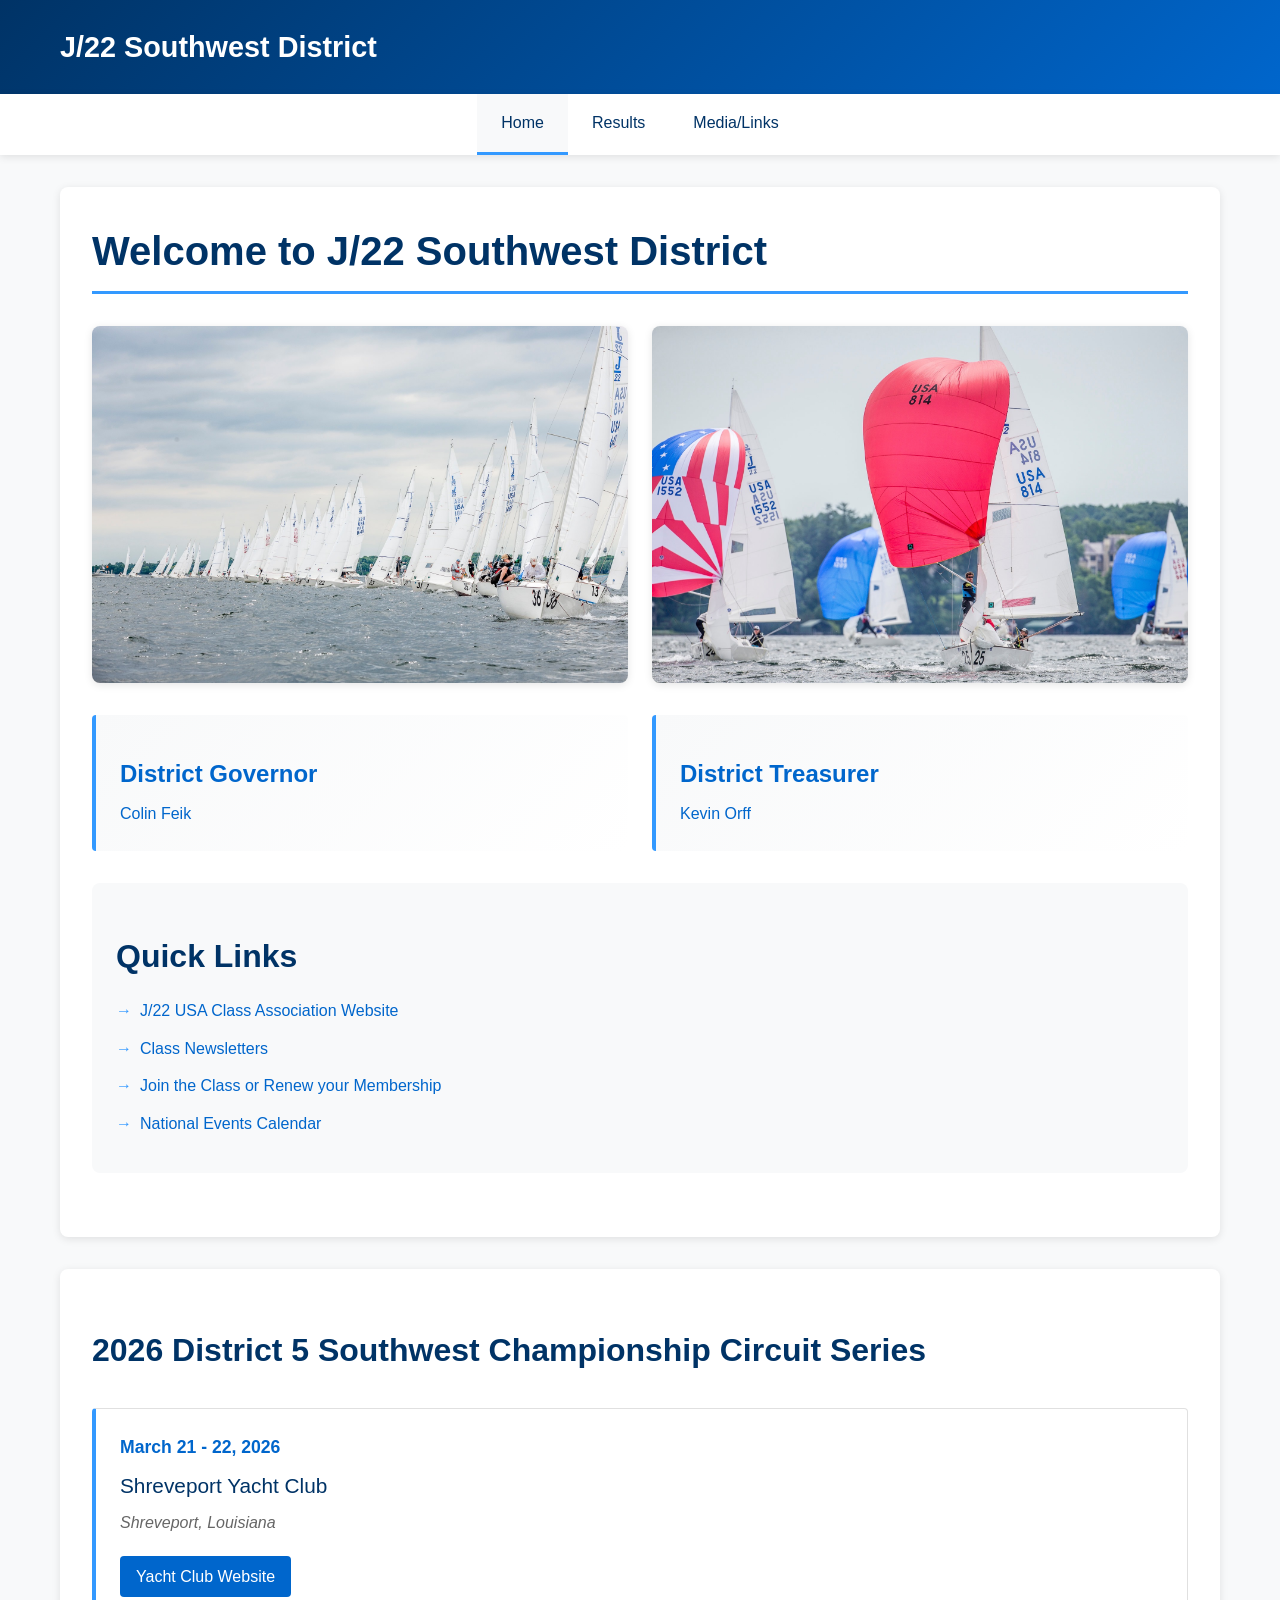
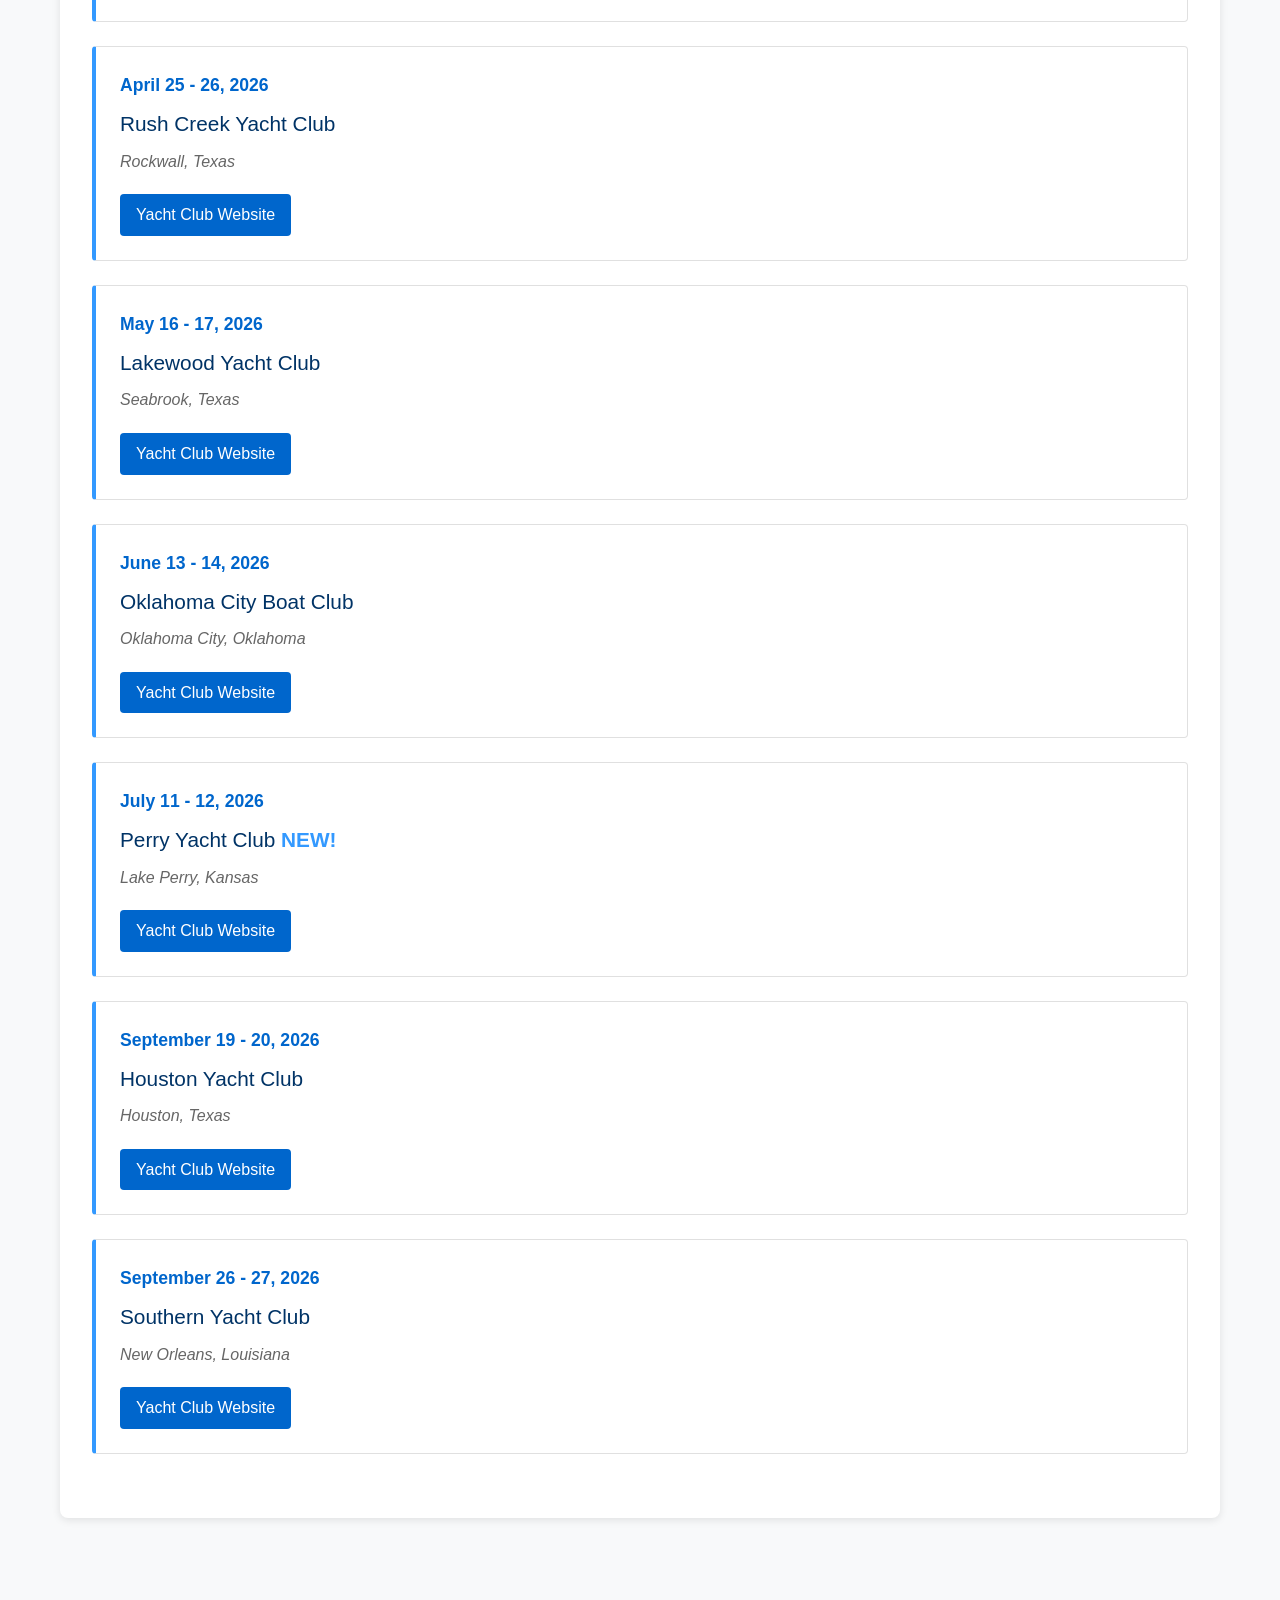
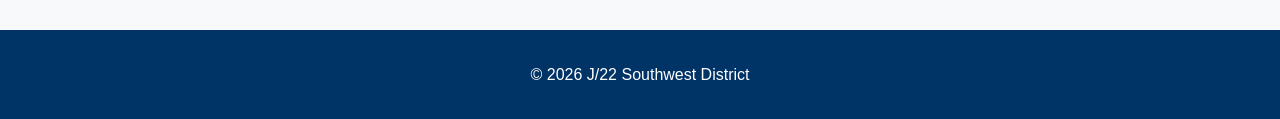
==== website/index.html @ c740c20f "Initial commit: J/22 Southwest District website with GitHub Actions deployment" ====
<!DOCTYPE html>
<html lang="en">
<head>
    <meta charset="UTF-8">
    <meta name="viewport" content="width=device-width, initial-scale=1.0">
    <meta name="description" content="J/22 Southwest District - Sailboat racing in the Southwest United States">
    <title>J/22 Southwest District - Home</title>
    <link rel="stylesheet" href="css/style.css">
</head>
<body>
    <header>
        <div class="container">
            <div class="header-content">
                <a href="index.html" class="logo">J/22 Southwest District</a>
            </div>
        </div>
    </header>

    <nav>
        <div class="container">
            <ul>
                <li><a href="index.html" class="active">Home</a></li>
                <li><a href="results.html">Results</a></li>
                <li><a href="media.html">Media/Links</a></li>
            </ul>
        </div>
    </nav>

    <main>
        <div class="container">
            <div class="content-section">
                <h1>Welcome to J/22 Southwest District</h1>
                
                <div style="display: grid; grid-template-columns: repeat(auto-fit, minmax(300px, 1fr)); gap: 1.5rem; margin: 2rem 0;">
                    <img src="images/622355680_10236043470320019_3497299560604696227_n.jpg" alt="J/22 Racing" style="width: 100%; height: auto; border-radius: 8px; box-shadow: var(--shadow);">
                    <img src="images/622516656_10236043463679853_3904999741601667349_n.jpg" alt="J/22 Racing" style="width: 100%; height: auto; border-radius: 8px; box-shadow: var(--shadow);">
                </div>
                
                <div class="contact-grid">
                    <div class="contact-card">
                        <h3>District Governor</h3>
                        <p><a href="mailto:colin.feik@gmail.com">Colin Feik</a></p>
                    </div>
                    <div class="contact-card">
                        <h3>District Treasurer</h3>
                        <p><a href="mailto:Kevin.Orff@gmail.com">Kevin Orff</a></p>
                    </div>
                </div>

                <div class="quick-links">
                    <h2>Quick Links</h2>
                    <ul>
                        <li><a href="https://j22.com/" target="_blank" rel="noopener">J/22 USA Class Association Website</a></li>
                        <li><a href="https://j22.com/news/" target="_blank" rel="noopener">Class Newsletters</a></li>
                        <li><a href="https://j22.com/class-office/join-the-class/" target="_blank" rel="noopener">Join the Class or Renew your Membership</a></li>
                        <li><a href="https://www.j22.com/calendar/" target="_blank" rel="noopener">National Events Calendar</a></li>
                    </ul>
                </div>
            </div>

            <div class="content-section">
                <h2>2026 District 5 Southwest Championship Circuit Series</h2>

                <div class="event-list">
                    <div class="event-item">
                        <div class="event-date">March 21 - 22, 2026</div>
                        <div class="event-title">Shreveport Yacht Club</div>
                        <div class="event-location">Shreveport, Louisiana</div>
                        <div class="event-links">
                            <a href="http://www.shreveportyachtclub.com/" target="_blank" rel="noopener">Yacht Club Website</a>
                        </div>
                    </div>

                    <div class="event-item">
                        <div class="event-date">April 25 - 26, 2026</div>
                        <div class="event-title">Rush Creek Yacht Club</div>
                        <div class="event-location">Rockwall, Texas</div>
                        <div class="event-links">
                            <a href="http://www.rcyc.org/" target="_blank" rel="noopener">Yacht Club Website</a>
                        </div>
                    </div>

                    <div class="event-item">
                        <div class="event-date">May 16 - 17, 2026</div>
                        <div class="event-title">Lakewood Yacht Club</div>
                        <div class="event-location">Seabrook, Texas</div>
                        <div class="event-links">
                            <a href="http://www.lakewoodyachtclub.com/" target="_blank" rel="noopener">Yacht Club Website</a>
                        </div>
                    </div>

                    <div class="event-item">
                        <div class="event-date">June 13 - 14, 2026</div>
                        <div class="event-title">Oklahoma City Boat Club</div>
                        <div class="event-location">Oklahoma City, Oklahoma</div>
                        <div class="event-links">
                            <a href="https://okcboatclub.com/" target="_blank" rel="noopener">Yacht Club Website</a>
                        </div>
                    </div>

                    <div class="event-item">
                        <div class="event-date">July 11 - 12, 2026</div>
                        <div class="event-title">Perry Yacht Club <span style="color: var(--accent-color); font-weight: 600;">NEW!</span></div>
                        <div class="event-location">Lake Perry, Kansas</div>
                        <div class="event-links">
                            <a href="http://www.perryyc.org/" target="_blank" rel="noopener">Yacht Club Website</a>
                        </div>
                    </div>

                    <div class="event-item">
                        <div class="event-date">September 19 - 20, 2026</div>
                        <div class="event-title">Houston Yacht Club</div>
                        <div class="event-location">Houston, Texas</div>
                        <div class="event-links">
                            <a href="http://www.houstonyachtclub.com/" target="_blank" rel="noopener">Yacht Club Website</a>
                        </div>
                    </div>

                    <div class="event-item">
                        <div class="event-date">September 26 - 27, 2026</div>
                        <div class="event-title">Southern Yacht Club</div>
                        <div class="event-location">New Orleans, Louisiana</div>
                        <div class="event-links">
                            <a href="http://www.southernyachtclub.com/" target="_blank" rel="noopener">Yacht Club Website</a>
                        </div>
                    </div>
                </div>
            </div>
        </div>
    </main>

    <footer>
        <div class="container">
            <p>&copy; 2026 J/22 Southwest District</p>
        </div>
    </footer>
</body>
</html>
---- website/css/style.css ----
:root {
  --primary-color: #003366;
  --secondary-color: #0066cc;
  --accent-color: #3399ff;
  --text-color: #333;
  --light-bg: #f8f9fa;
  --white: #ffffff;
  --border-color: #e0e0e0;
  --shadow: 0 2px 8px rgba(0,0,0,0.1);
}

* {
  margin: 0;
  padding: 0;
  box-sizing: border-box;
}

body {
  font-family: -apple-system, BlinkMacSystemFont, 'Segoe UI', Roboto, 'Helvetica Neue', Arial, sans-serif;
  line-height: 1.6;
  color: var(--text-color);
  background-color: var(--light-bg);
}

.container {
  max-width: 1200px;
  margin: 0 auto;
  padding: 0 20px;
}

/* Header */
header {
  background: linear-gradient(135deg, var(--primary-color) 0%, var(--secondary-color) 100%);
  color: var(--white);
  padding: 1.5rem 0;
  box-shadow: var(--shadow);
}

.header-content {
  display: flex;
  justify-content: space-between;
  align-items: center;
  flex-wrap: wrap;
  gap: 1rem;
}

.logo {
  font-size: 1.8rem;
  font-weight: 700;
  color: var(--white);
  text-decoration: none;
}

.logo:hover {
  opacity: 0.9;
}

/* Navigation */
nav {
  background-color: var(--white);
  box-shadow: var(--shadow);
  position: sticky;
  top: 0;
  z-index: 100;
}

nav ul {
  list-style: none;
  display: flex;
  justify-content: center;
  flex-wrap: wrap;
  padding: 0;
}

nav li {
  margin: 0;
}

nav a {
  display: block;
  padding: 1rem 1.5rem;
  color: var(--primary-color);
  text-decoration: none;
  font-weight: 500;
  transition: all 0.3s ease;
  border-bottom: 3px solid transparent;
}

nav a:hover,
nav a.active {
  background-color: var(--light-bg);
  border-bottom-color: var(--accent-color);
}

/* Main Content */
main {
  padding: 2rem 0;
  min-height: 70vh;
}

.content-section {
  background-color: var(--white);
  border-radius: 8px;
  padding: 2rem;
  margin-bottom: 2rem;
  box-shadow: var(--shadow);
}

h1, h2, h3 {
  color: var(--primary-color);
  margin-bottom: 1rem;
}

h1 {
  font-size: 2.5rem;
  border-bottom: 3px solid var(--accent-color);
  padding-bottom: 0.5rem;
}

h2 {
  font-size: 2rem;
  margin-top: 1.5rem;
}

h3 {
  font-size: 1.5rem;
  margin-top: 1rem;
}

/* Contact Info */
.contact-grid {
  display: grid;
  grid-template-columns: repeat(auto-fit, minmax(280px, 1fr));
  gap: 1.5rem;
  margin: 2rem 0;
}

.contact-card {
  background: linear-gradient(135deg, var(--light-bg) 0%, var(--white) 100%);
  border-left: 4px solid var(--accent-color);
  padding: 1.5rem;
  border-radius: 4px;
}

.contact-card h3 {
  color: var(--secondary-color);
  margin-bottom: 0.5rem;
}

.contact-card a {
  color: var(--secondary-color);
  text-decoration: none;
  font-weight: 500;
}

.contact-card a:hover {
  text-decoration: underline;
}

/* Quick Links */
.quick-links {
  background-color: var(--light-bg);
  padding: 1.5rem;
  border-radius: 8px;
  margin: 2rem 0;
}

.quick-links ul {
  list-style: none;
  padding-left: 0;
}

.quick-links li {
  margin: 0.75rem 0;
  padding-left: 1.5rem;
  position: relative;
}

.quick-links li::before {
  content: '→';
  position: absolute;
  left: 0;
  color: var(--accent-color);
  font-weight: bold;
}

.quick-links a {
  color: var(--secondary-color);
  text-decoration: none;
  font-weight: 500;
}

.quick-links a:hover {
  text-decoration: underline;
}

/* Events */
.event-list {
  margin: 2rem 0;
}

.event-item {
  background: var(--white);
  border: 1px solid var(--border-color);
  border-left: 4px solid var(--accent-color);
  padding: 1.5rem;
  margin-bottom: 1.5rem;
  border-radius: 4px;
  transition: transform 0.3s ease, box-shadow 0.3s ease;
}

.event-item:hover {
  transform: translateX(5px);
  box-shadow: var(--shadow);
}

.event-date {
  color: var(--secondary-color);
  font-weight: 600;
  font-size: 1.1rem;
  margin-bottom: 0.5rem;
}

.event-title {
  font-size: 1.3rem;
  color: var(--primary-color);
  margin-bottom: 0.5rem;
}

.event-location {
  color: #666;
  font-style: italic;
  margin-bottom: 0.5rem;
}

.event-links {
  margin-top: 0.75rem;
}

.event-links a {
  display: inline-block;
  padding: 0.5rem 1rem;
  background-color: var(--secondary-color);
  color: var(--white);
  text-decoration: none;
  border-radius: 4px;
  margin-right: 0.5rem;
  margin-top: 0.5rem;
  transition: background-color 0.3s ease;
}

.event-links a:hover {
  background-color: var(--primary-color);
}

/* Links Page */
.links-section {
  margin: 2rem 0;
}

.links-grid {
  display: grid;
  grid-template-columns: repeat(auto-fit, minmax(250px, 1fr));
  gap: 1rem;
  margin-top: 1rem;
}

.links-grid a {
  padding: 0.75rem;
  background-color: var(--white);
  border: 1px solid var(--border-color);
  border-radius: 4px;
  text-decoration: none;
  color: var(--secondary-color);
  transition: all 0.3s ease;
  display: block;
}

.links-grid a:hover {
  background-color: var(--light-bg);
  border-color: var(--accent-color);
  transform: translateY(-2px);
}

/* Footer */
footer {
  background-color: var(--primary-color);
  color: var(--white);
  padding: 2rem 0;
  margin-top: 3rem;
  text-align: center;
}

footer a {
  color: var(--accent-color);
  text-decoration: none;
}

footer a:hover {
  text-decoration: underline;
}

/* Responsive */
@media (max-width: 768px) {
  .header-content {
    flex-direction: column;
    text-align: center;
  }
  
  nav ul {
    flex-direction: column;
  }
  
  nav a {
    border-bottom: 1px solid var(--border-color);
    border-left: 3px solid transparent;
  }
  
  nav a:hover,
  nav a.active {
    border-left-color: var(--accent-color);
    border-bottom-color: var(--border-color);
  }
  
  h1 {
    font-size: 2rem;
  }
  
  .contact-grid {
    grid-template-columns: 1fr;
  }
}

/* Utility Classes */
.text-center {
  text-align: center;
}

.mt-2 {
  margin-top: 2rem;
}

.mb-2 {
  margin-bottom: 2rem;
}

.alert {
  padding: 1rem;
  border-radius: 4px;
  margin: 1rem 0;
}

.alert-info {
  background-color: #e7f3ff;
  border-left: 4px solid var(--accent-color);
  color: var(--primary-color);
}
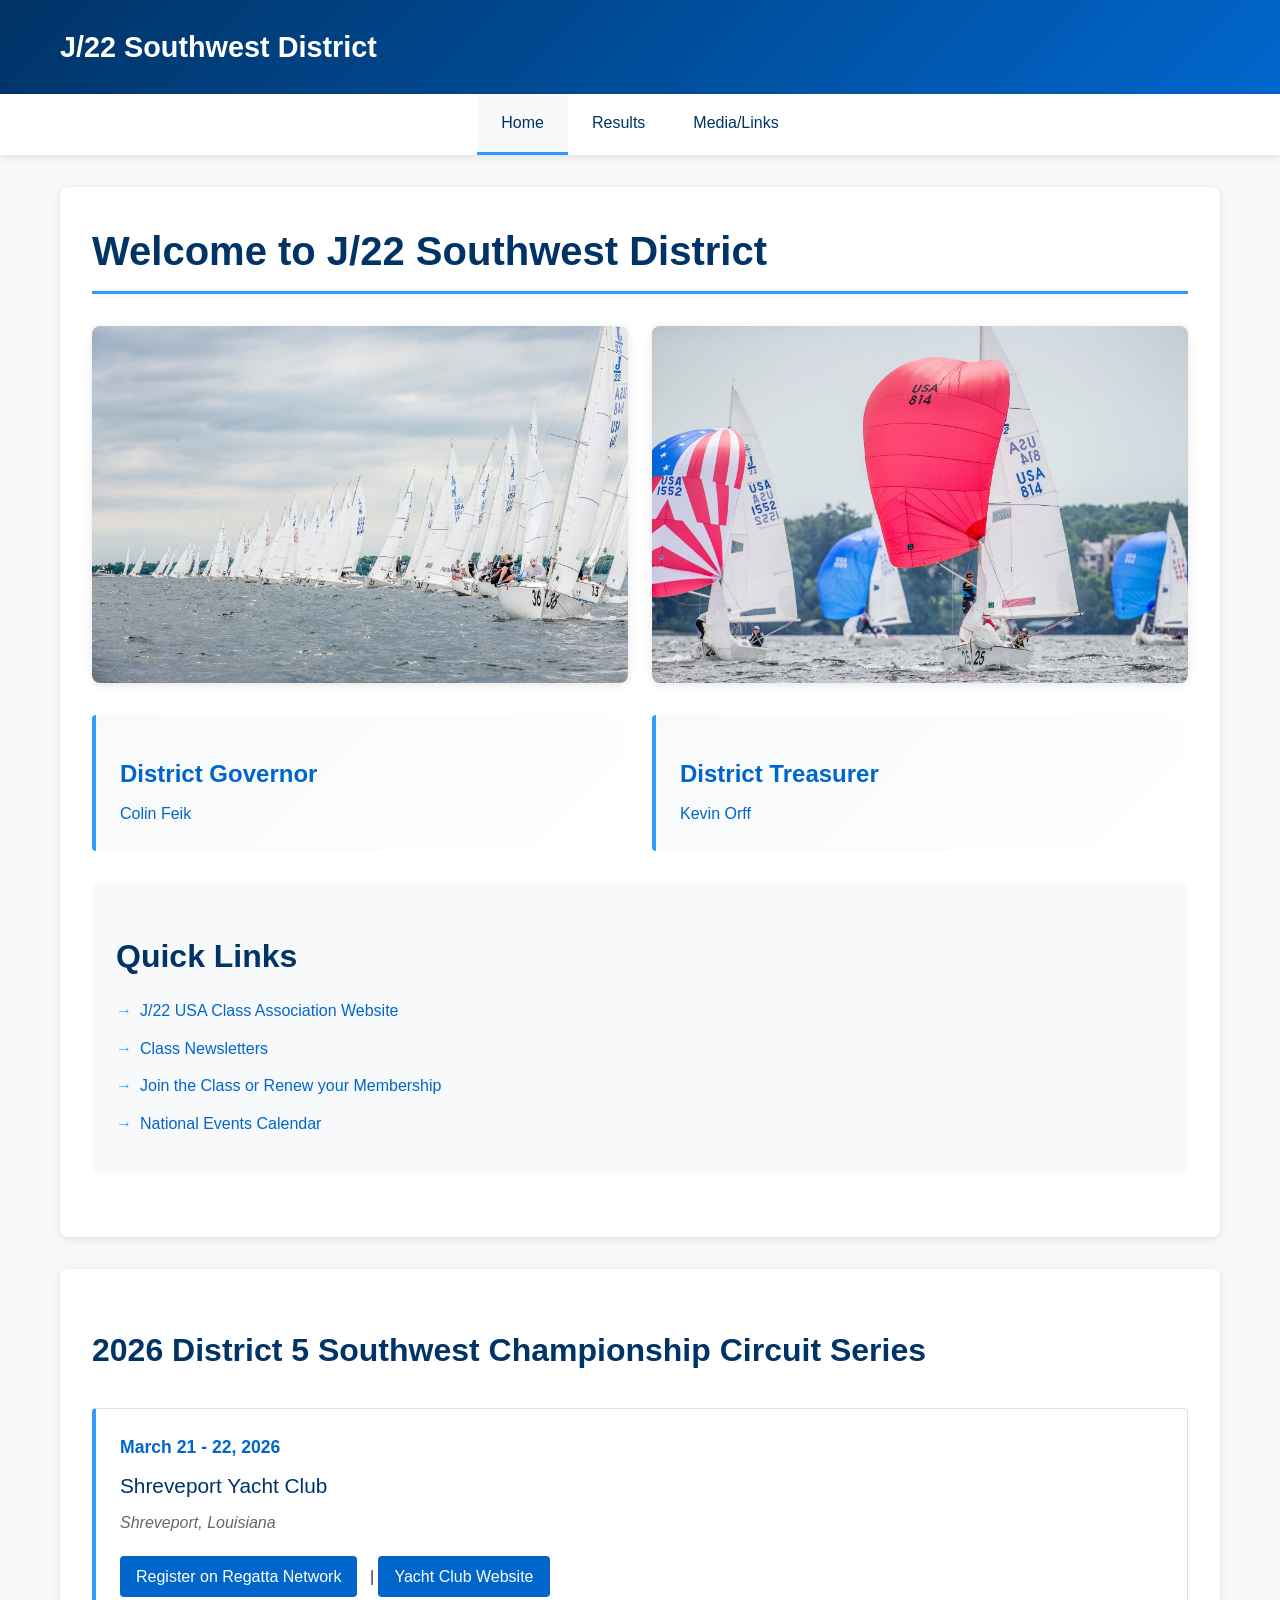
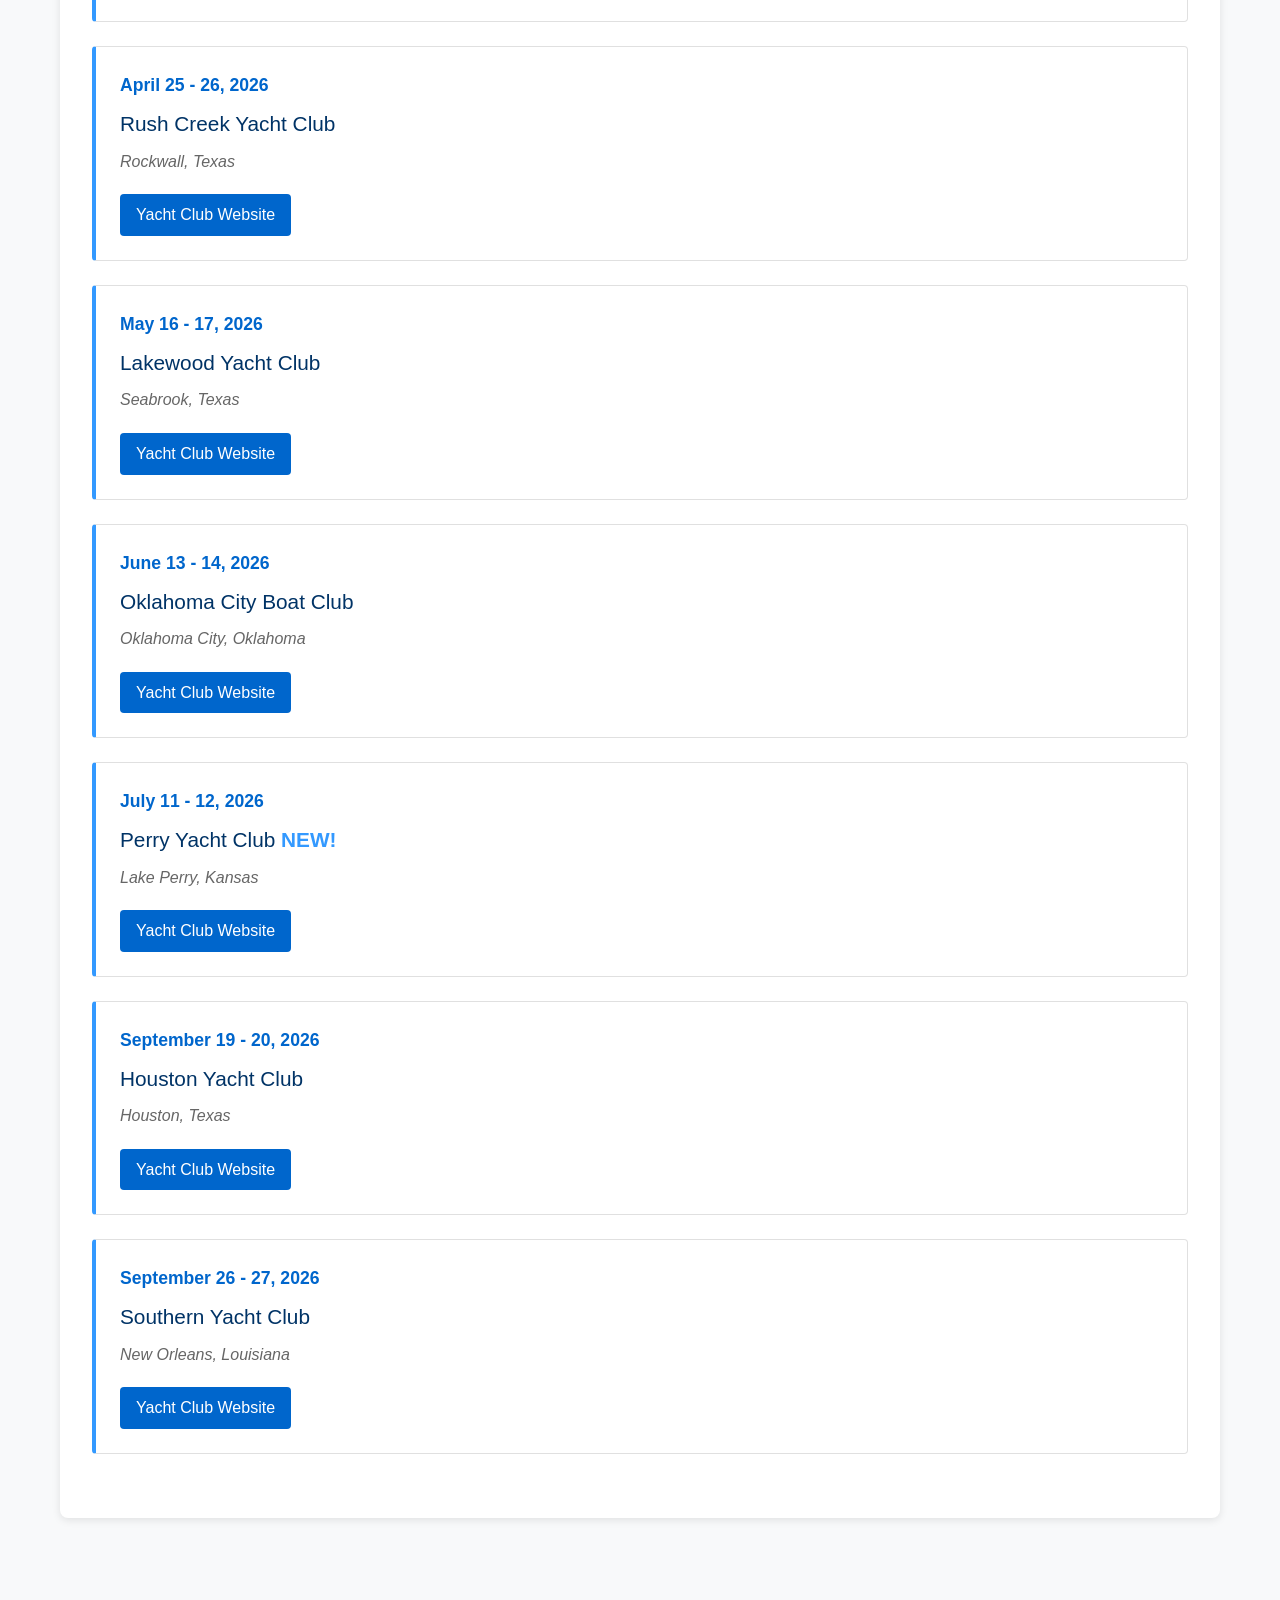
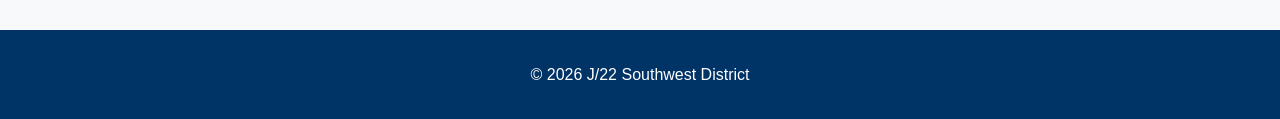
==== commit b55fc795: "Update regatta links: Add Shreveport registration and correct Perry YC URL" ====
--- a/website/index.html
+++ b/website/index.html
@@ -67,6 +67,7 @@
                         <div class="event-title">Shreveport Yacht Club</div>
                         <div class="event-location">Shreveport, Louisiana</div>
                         <div class="event-links">
+                            <a href="https://www.regattanetwork.com/event/30847" target="_blank" rel="noopener">Register on Regatta Network</a> |
                             <a href="http://www.shreveportyachtclub.com/" target="_blank" rel="noopener">Yacht Club Website</a>
                         </div>
                     </div>
@@ -103,7 +104,7 @@
                         <div class="event-title">Perry Yacht Club <span style="color: var(--accent-color); font-weight: 600;">NEW!</span></div>
                         <div class="event-location">Lake Perry, Kansas</div>
                         <div class="event-links">
-                            <a href="http://www.perryyc.org/" target="_blank" rel="noopener">Yacht Club Website</a>
+                            <a href="https://www.perryyachtclub.com" target="_blank" rel="noopener">Yacht Club Website</a>
                         </div>
                     </div>
 
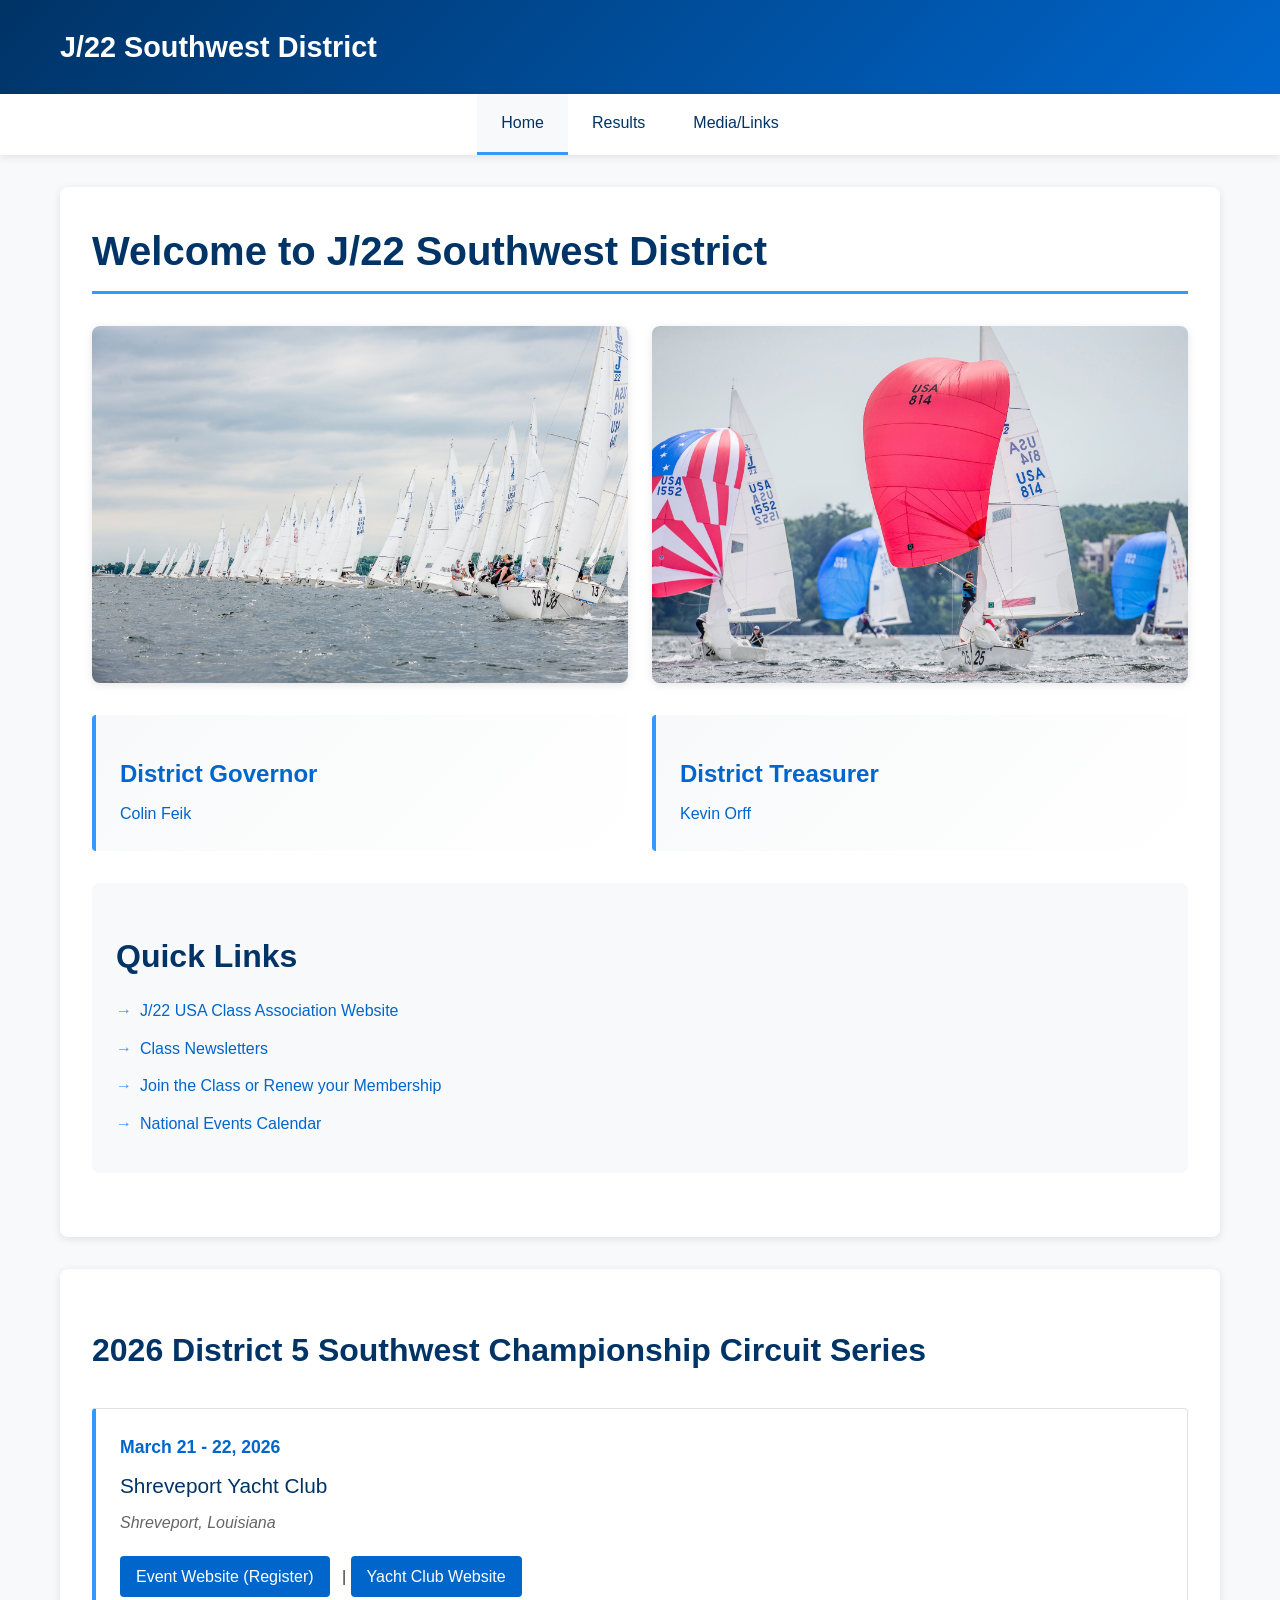
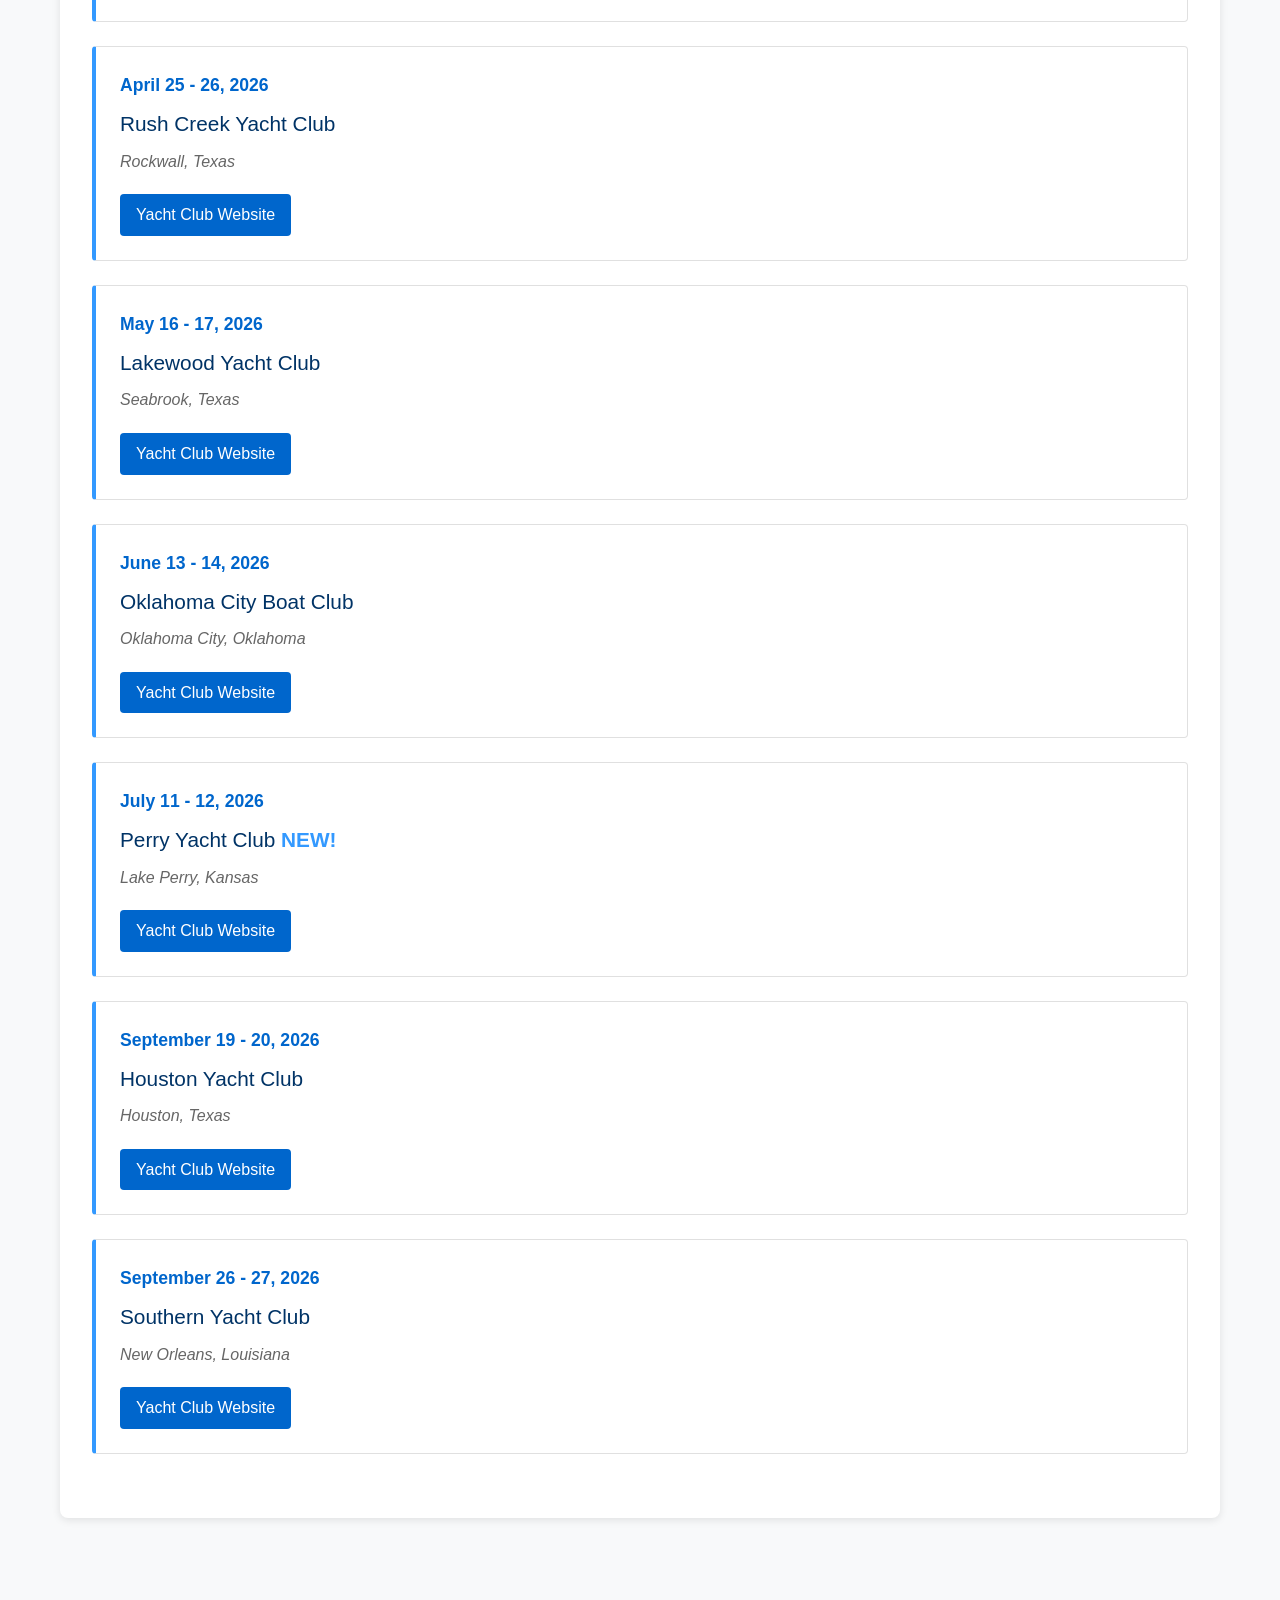
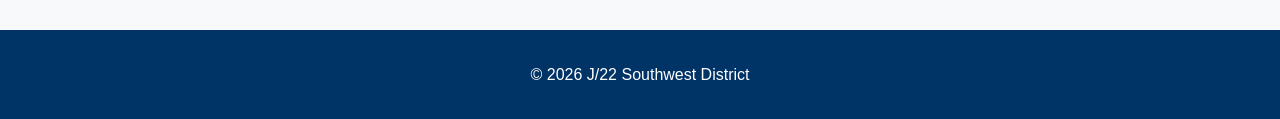
==== commit 18d4fd92: "Update index.html" ====
--- a/website/index.html
+++ b/website/index.html
@@ -67,7 +67,7 @@
                         <div class="event-title">Shreveport Yacht Club</div>
                         <div class="event-location">Shreveport, Louisiana</div>
                         <div class="event-links">
-                            <a href="https://www.regattanetwork.com/event/30847" target="_blank" rel="noopener">Register on Regatta Network</a> |
+                            <a href="https://www.regattanetwork.com/event/30847" target="_blank" rel="noopener">Event Website (Register)</a> |
                             <a href="http://www.shreveportyachtclub.com/" target="_blank" rel="noopener">Yacht Club Website</a>
                         </div>
                     </div>
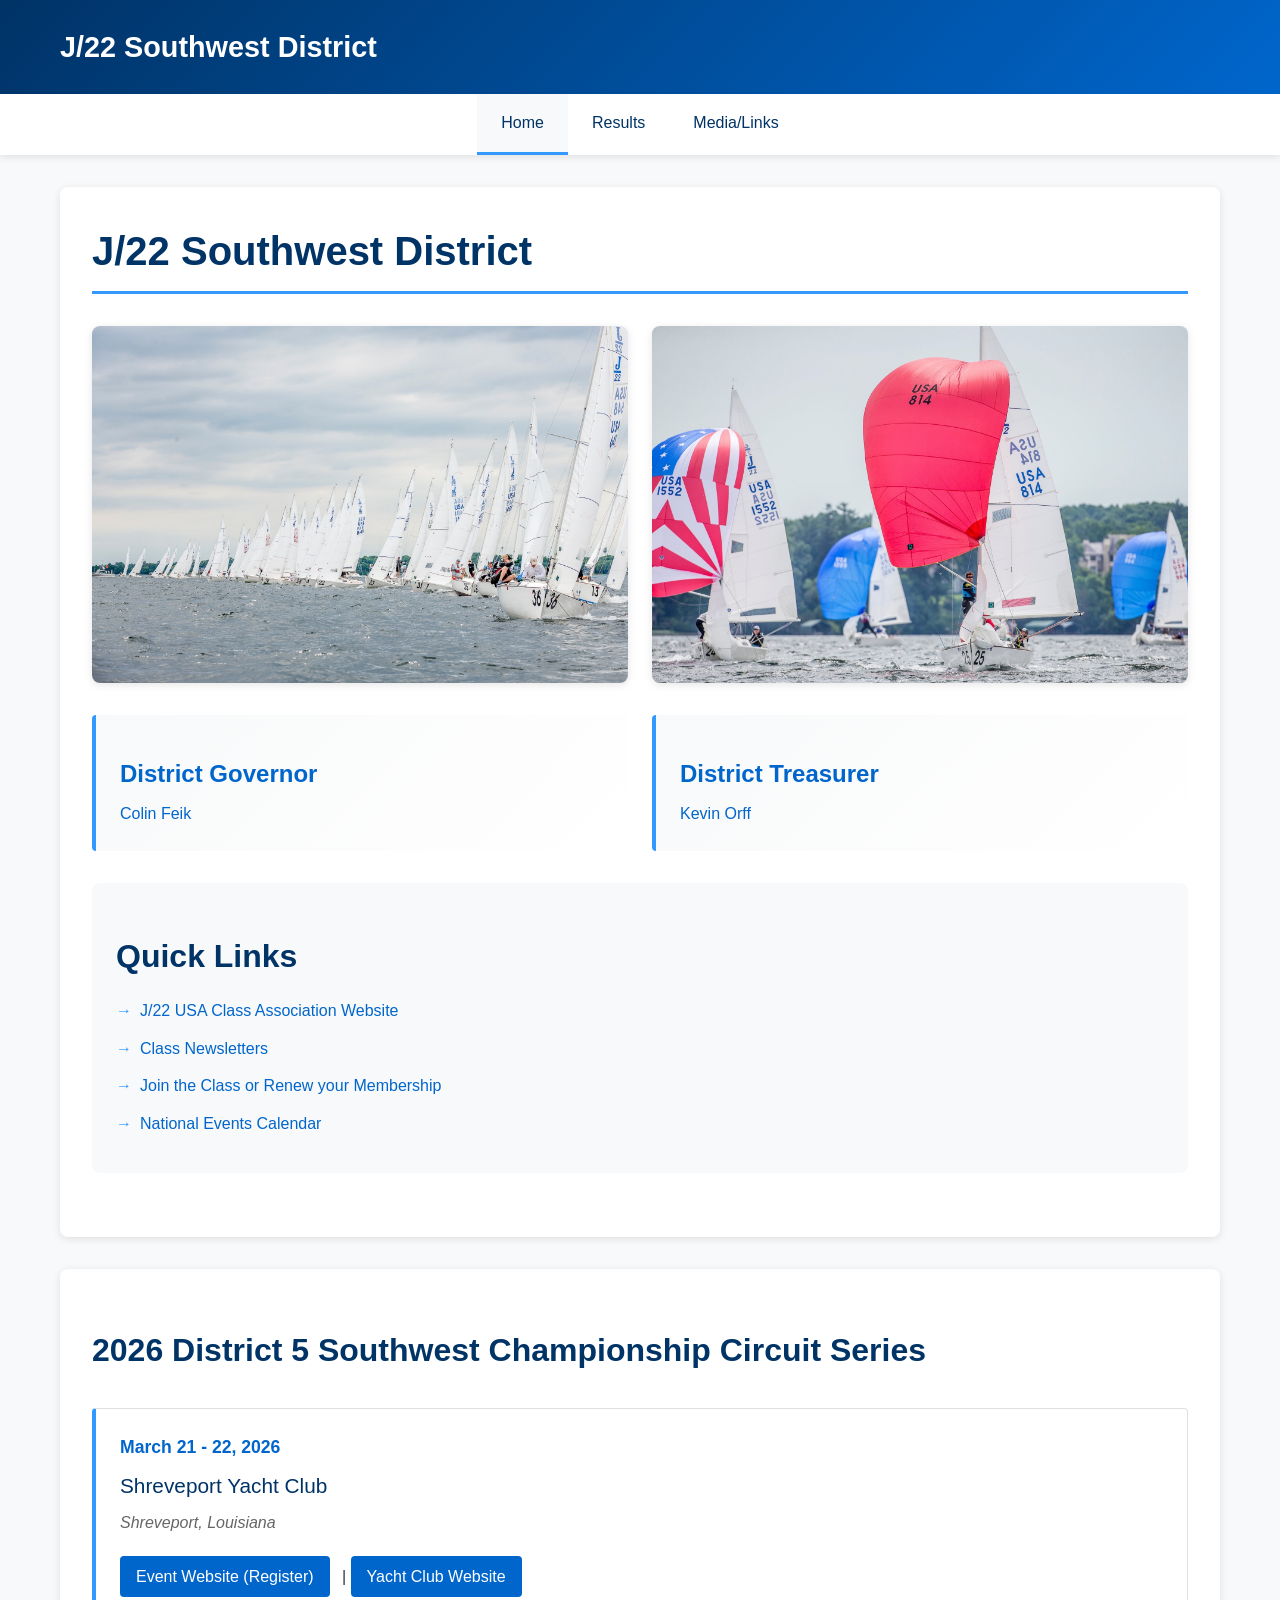
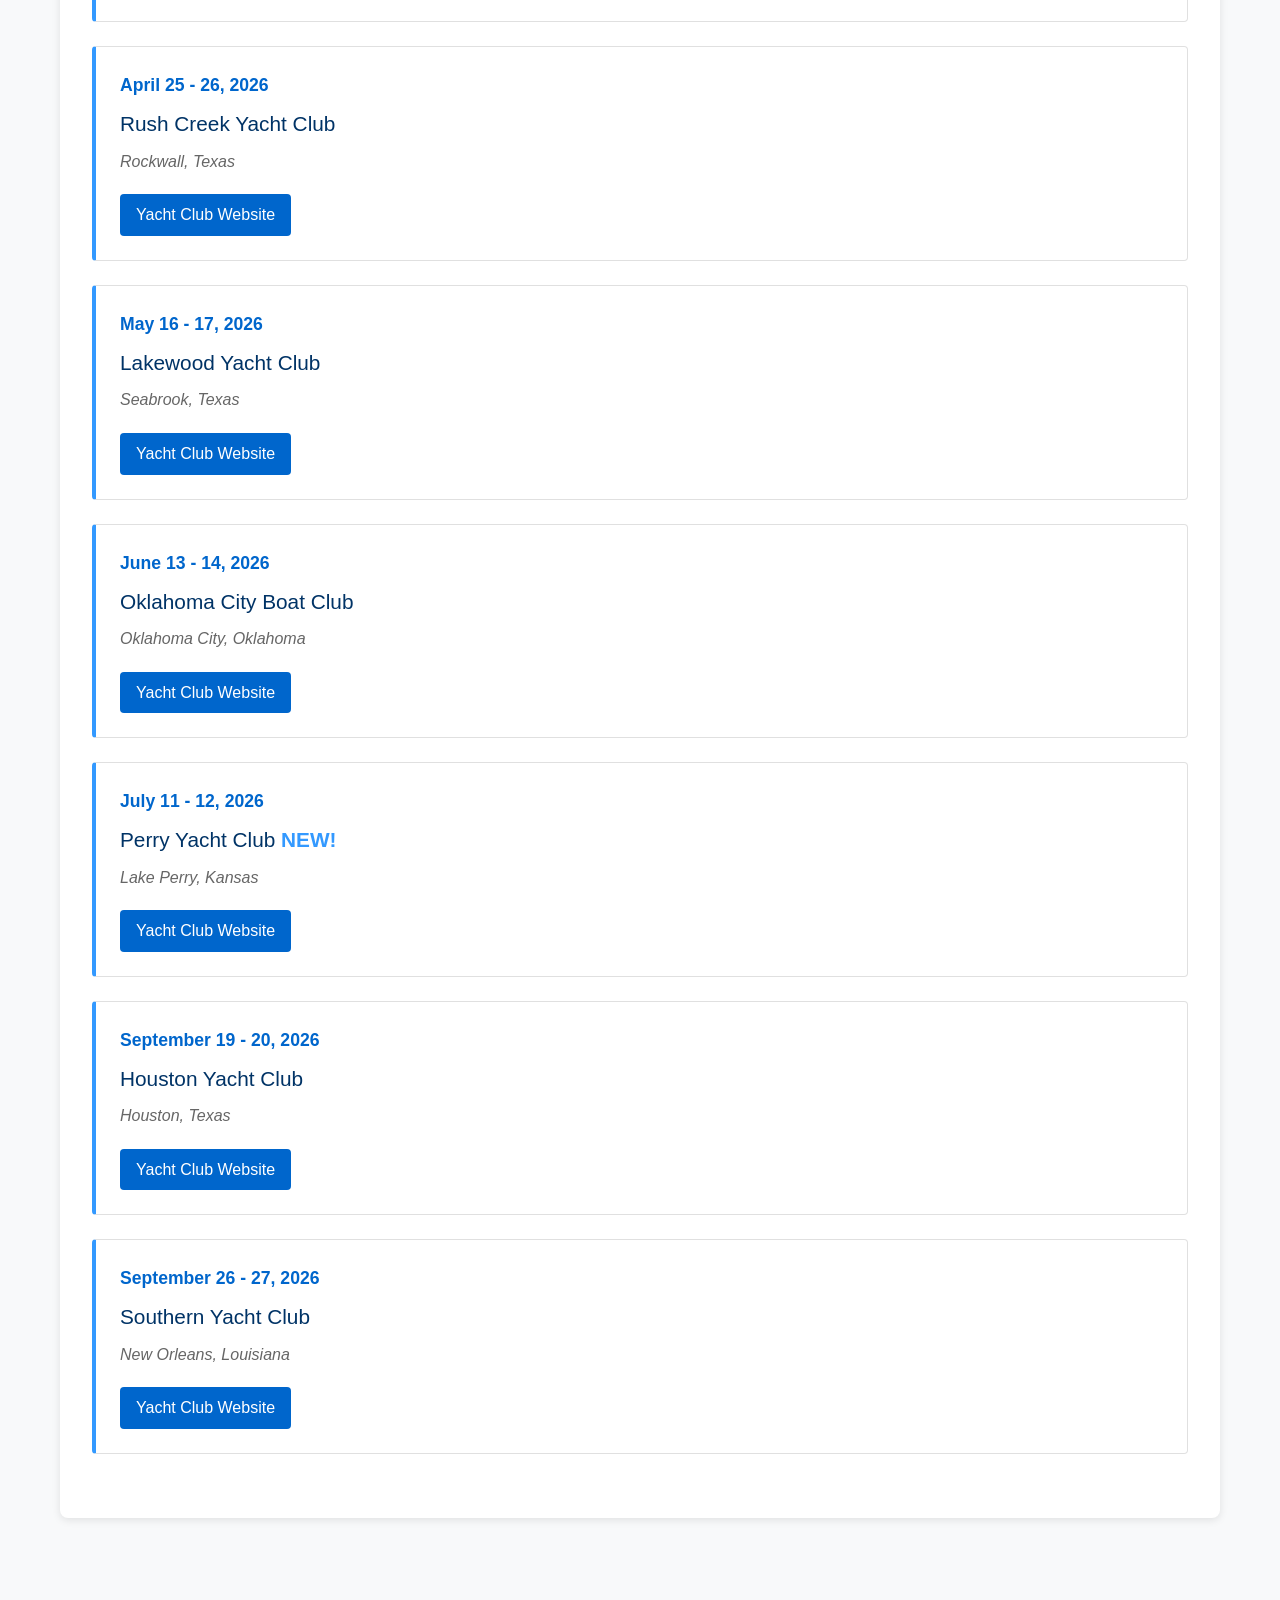
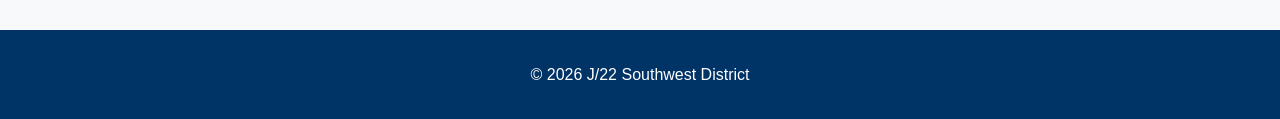
==== commit aa0eb346: "Add cfeik to CODEOWNERS and update index.html" ====
--- a/website/index.html
+++ b/website/index.html
@@ -29,7 +29,7 @@
     <main>
         <div class="container">
             <div class="content-section">
-                <h1>Welcome to J/22 Southwest District</h1>
+                <h1>J/22 Southwest District</h1>
                 
                 <div style="display: grid; grid-template-columns: repeat(auto-fit, minmax(300px, 1fr)); gap: 1.5rem; margin: 2rem 0;">
                     <img src="images/622355680_10236043470320019_3497299560604696227_n.jpg" alt="J/22 Racing" style="width: 100%; height: auto; border-radius: 8px; box-shadow: var(--shadow);">
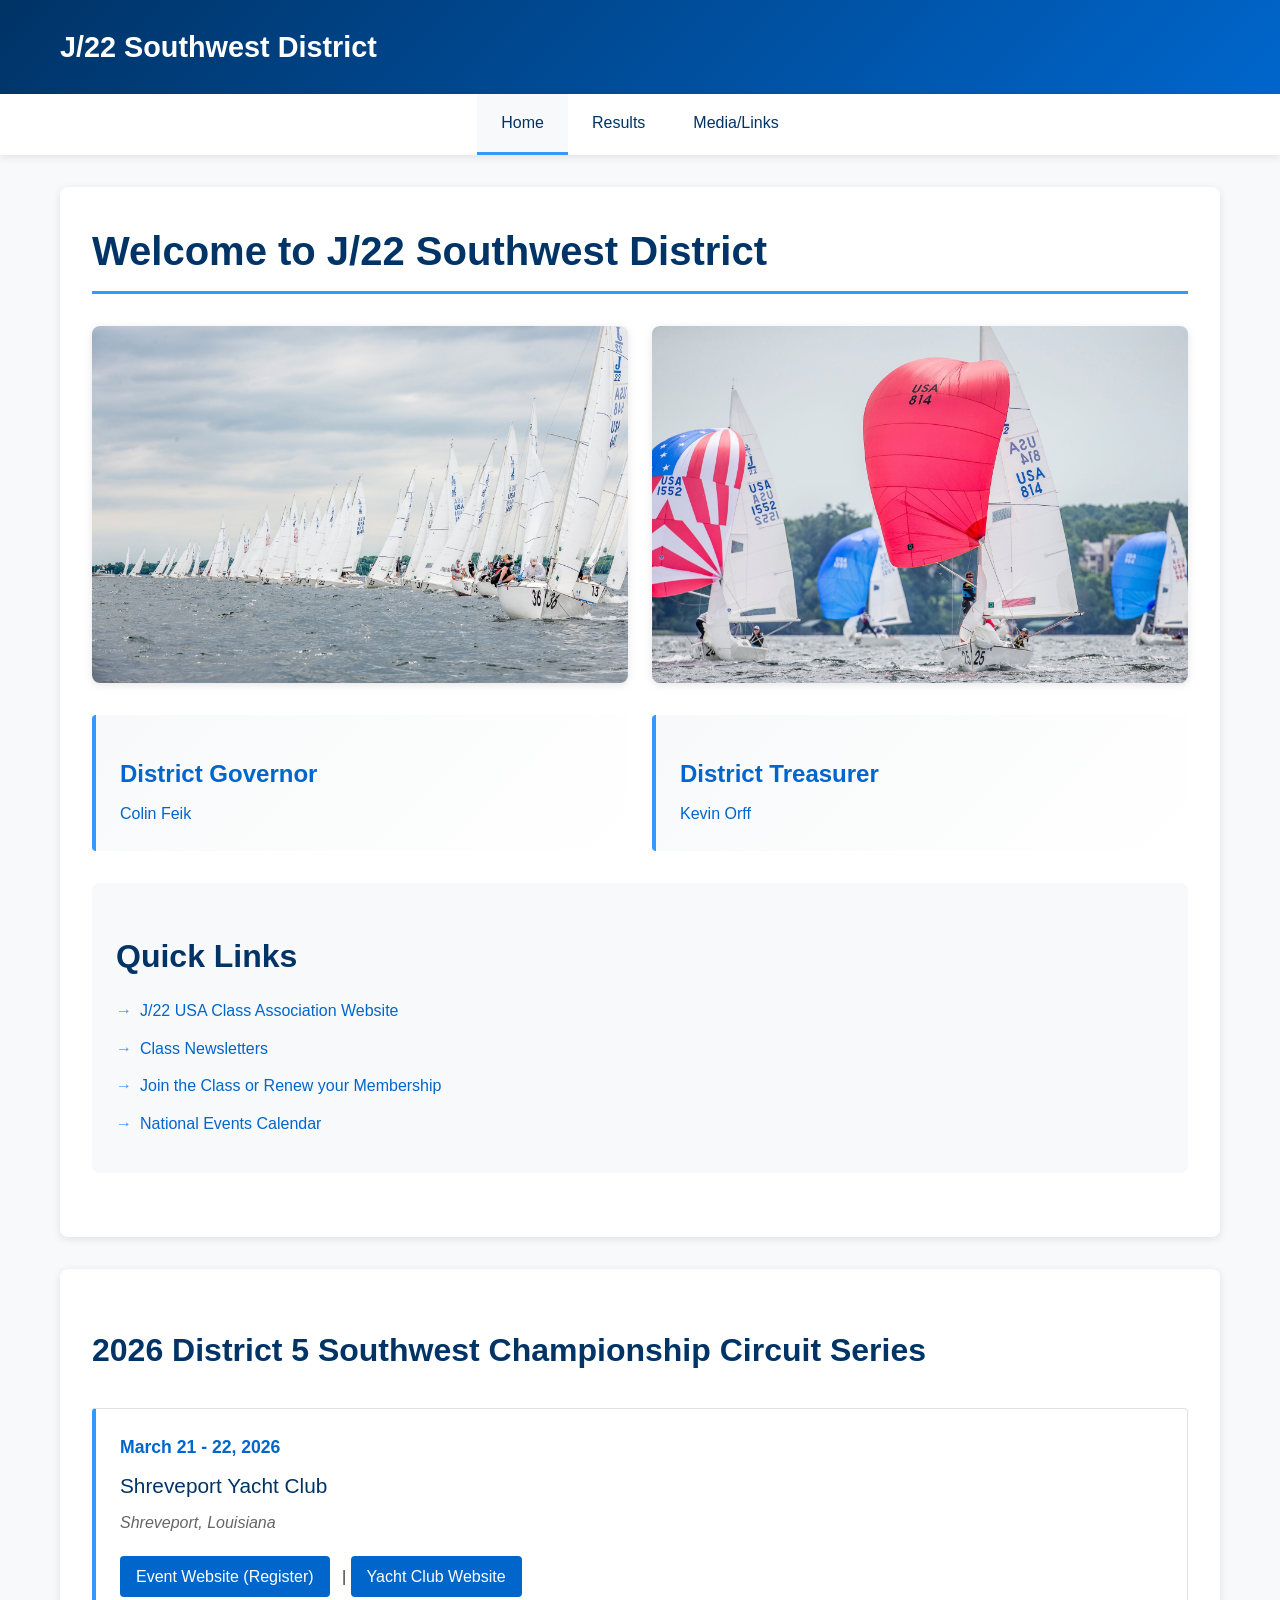
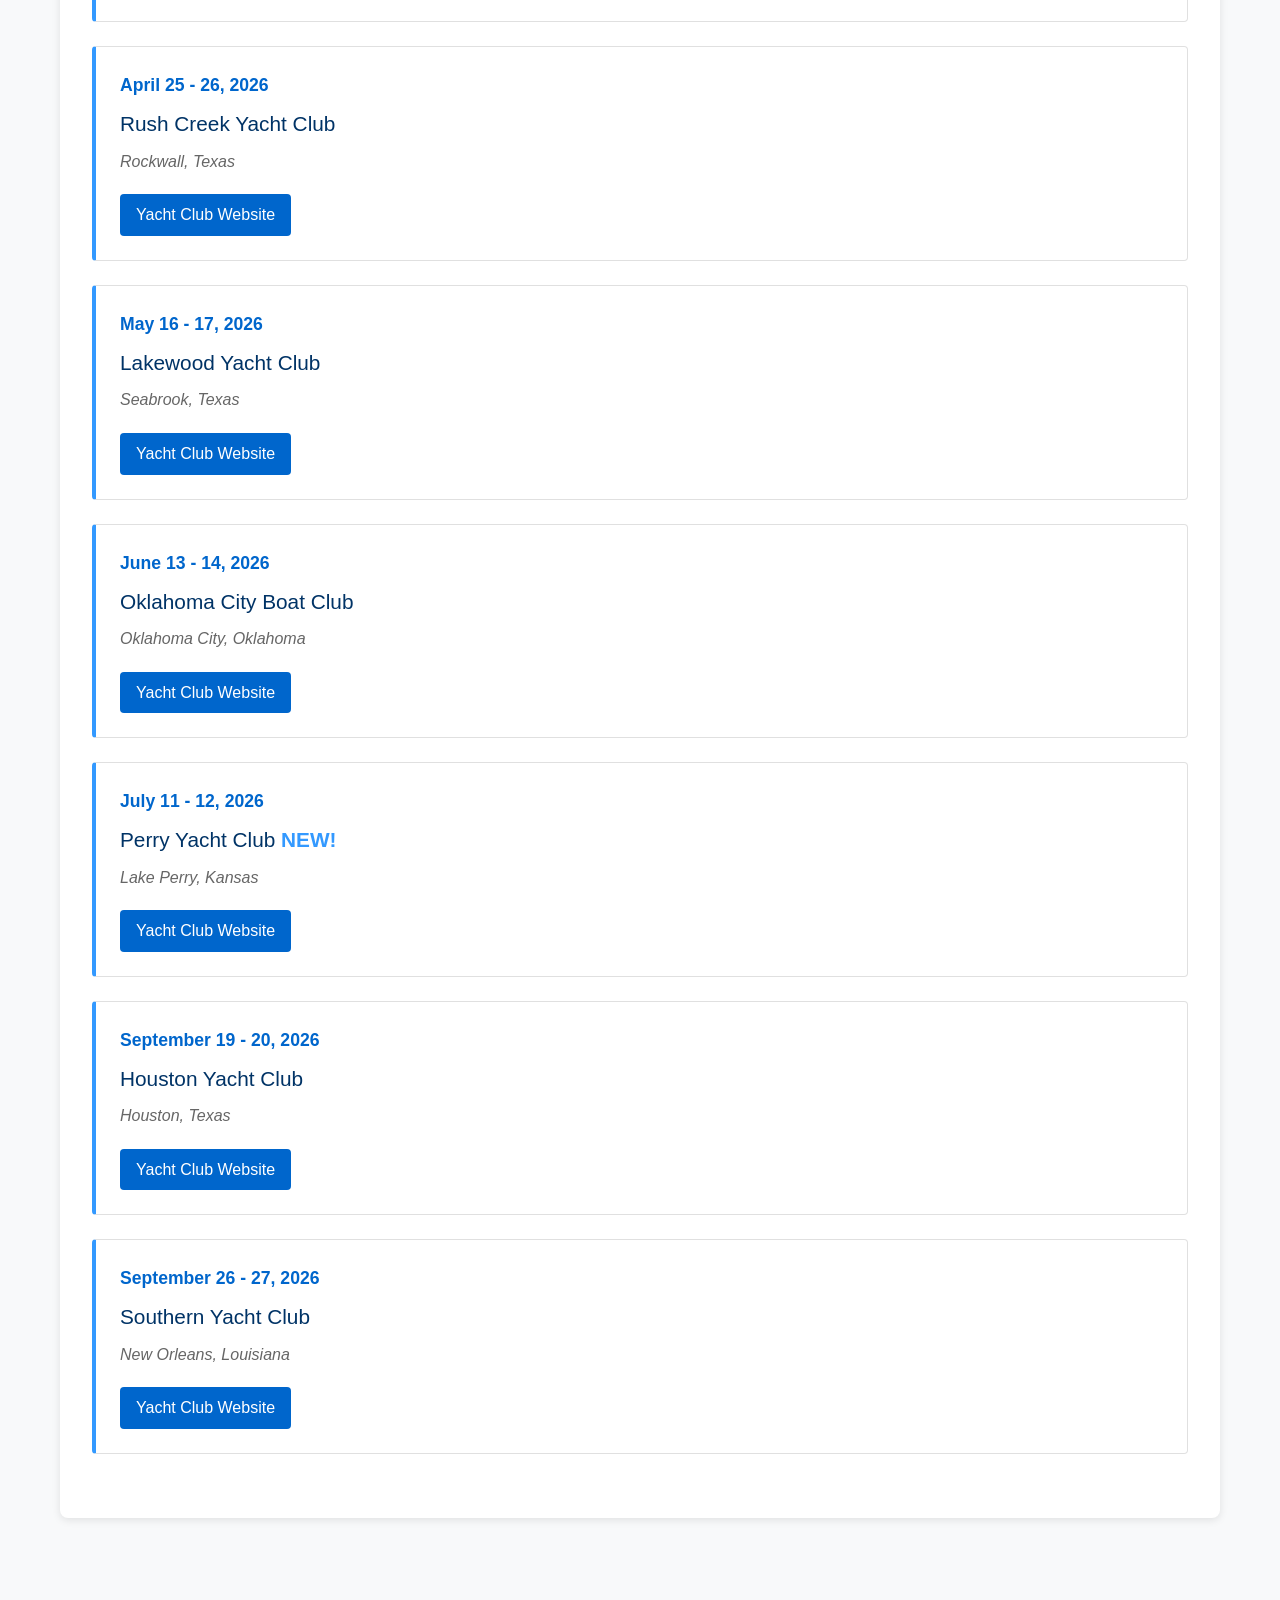
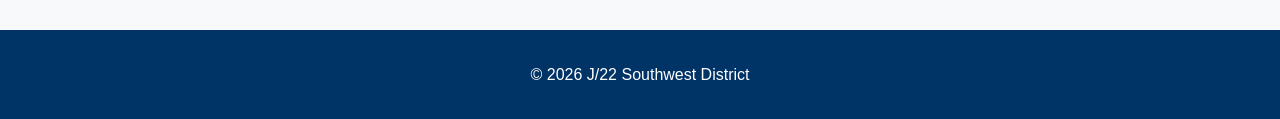
==== commit d5cd2d5a: "Merge pull request #4 from cfeik/patch-1 Update button text" ====
--- a/website/index.html
+++ b/website/index.html
@@ -29,7 +29,7 @@
     <main>
         <div class="container">
             <div class="content-section">
-                <h1>J/22 Southwest District</h1>
+                <h1>Welcome to J/22 Southwest District</h1>
                 
                 <div style="display: grid; grid-template-columns: repeat(auto-fit, minmax(300px, 1fr)); gap: 1.5rem; margin: 2rem 0;">
                     <img src="images/622355680_10236043470320019_3497299560604696227_n.jpg" alt="J/22 Racing" style="width: 100%; height: auto; border-radius: 8px; box-shadow: var(--shadow);">
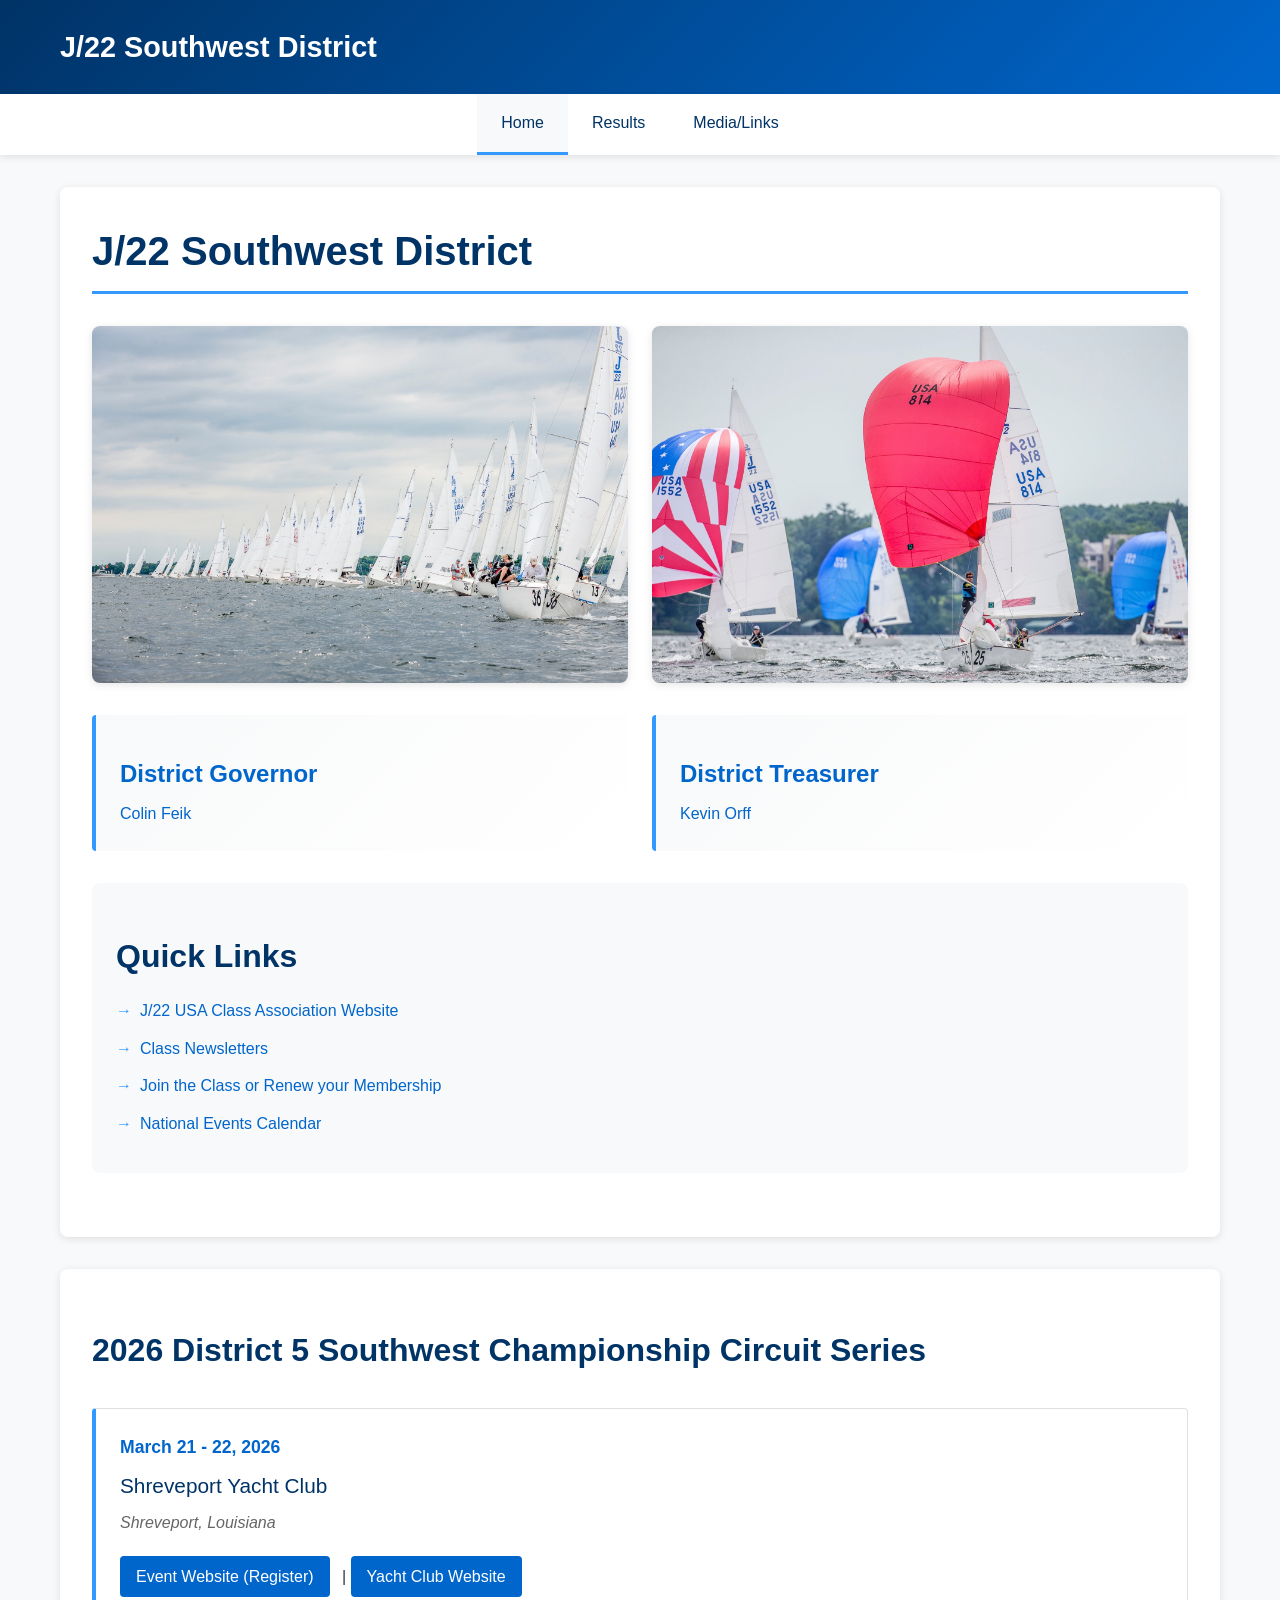
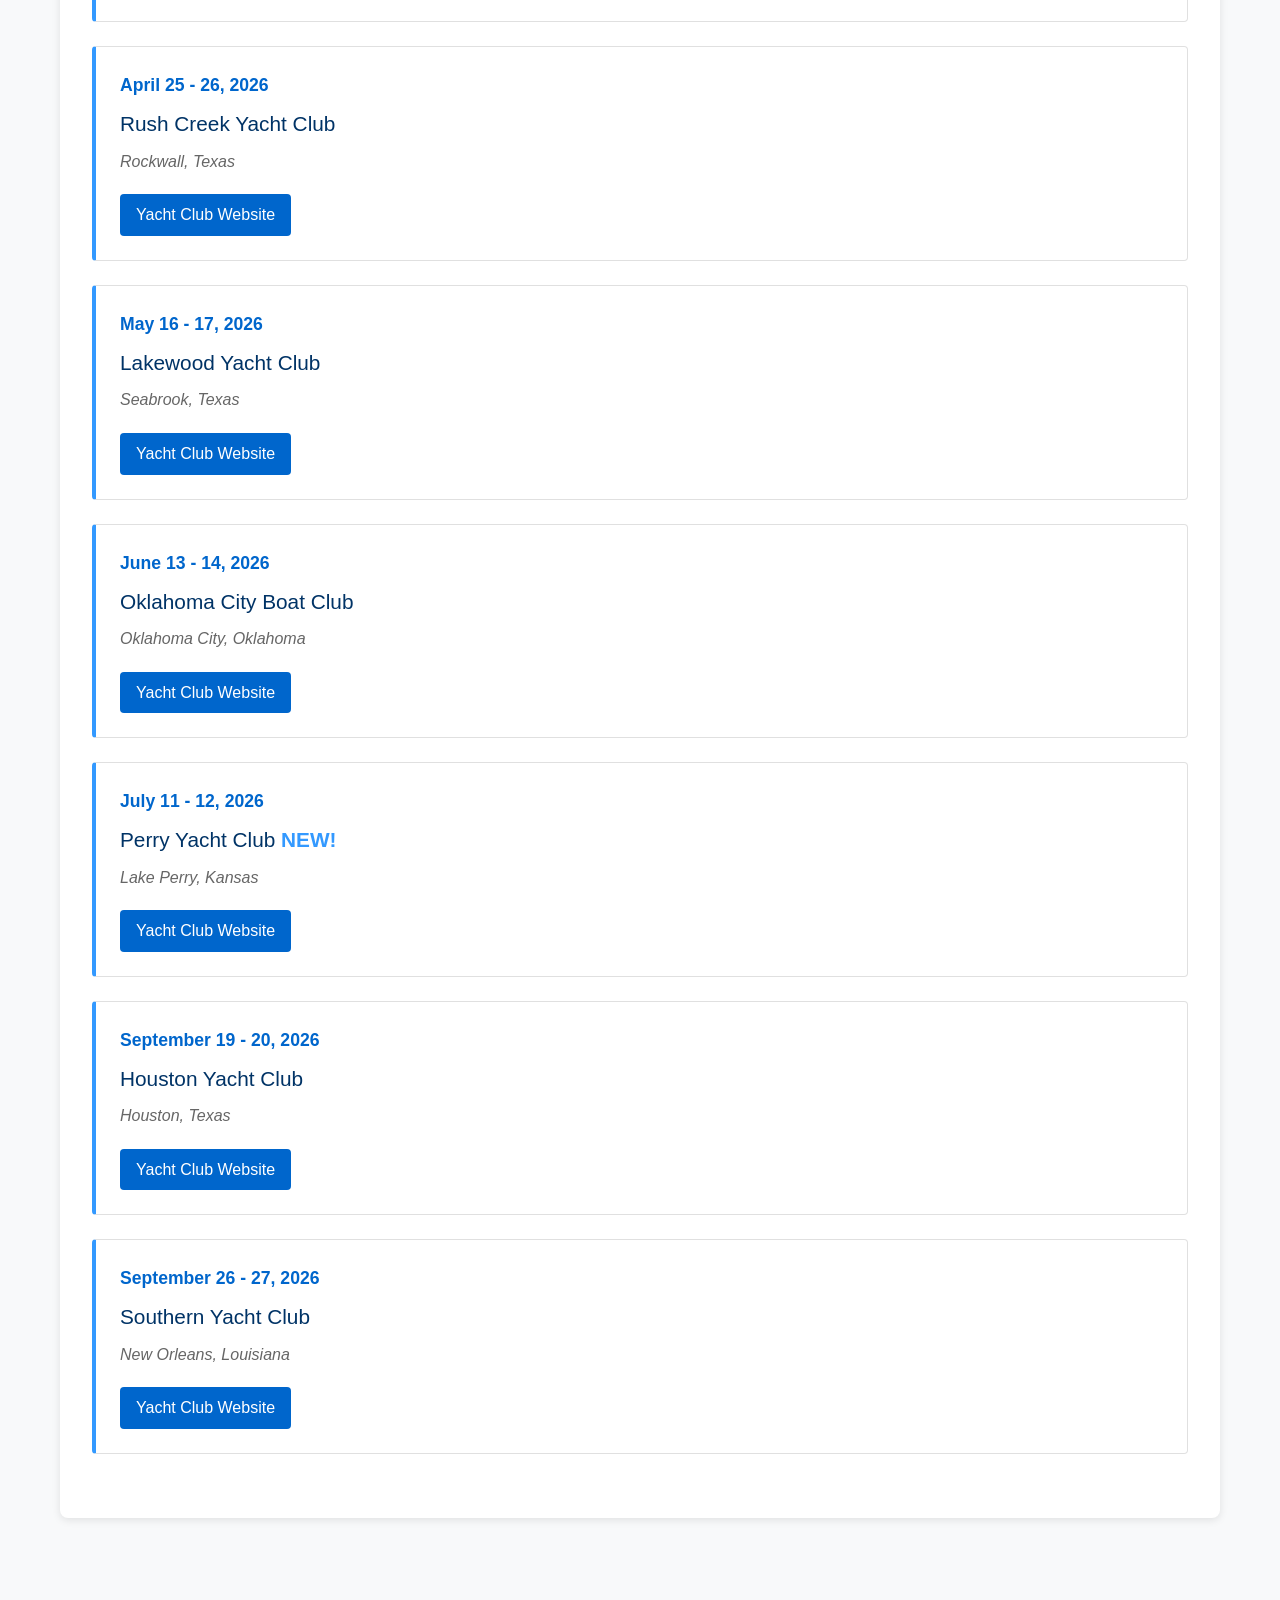
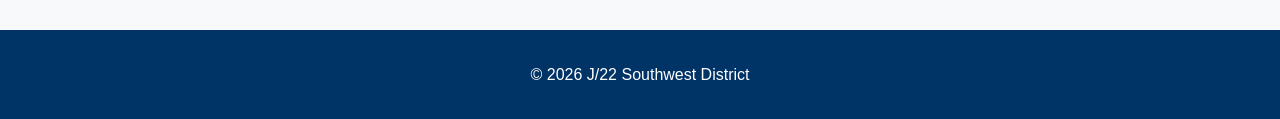
==== commit d7af7698: "Merge branch 'cfullerton:main' into main" ====
--- a/website/index.html
+++ b/website/index.html
@@ -29,7 +29,7 @@
     <main>
         <div class="container">
             <div class="content-section">
-                <h1>Welcome to J/22 Southwest District</h1>
+                <h1>J/22 Southwest District</h1>
                 
                 <div style="display: grid; grid-template-columns: repeat(auto-fit, minmax(300px, 1fr)); gap: 1.5rem; margin: 2rem 0;">
                     <img src="images/622355680_10236043470320019_3497299560604696227_n.jpg" alt="J/22 Racing" style="width: 100%; height: auto; border-radius: 8px; box-shadow: var(--shadow);">
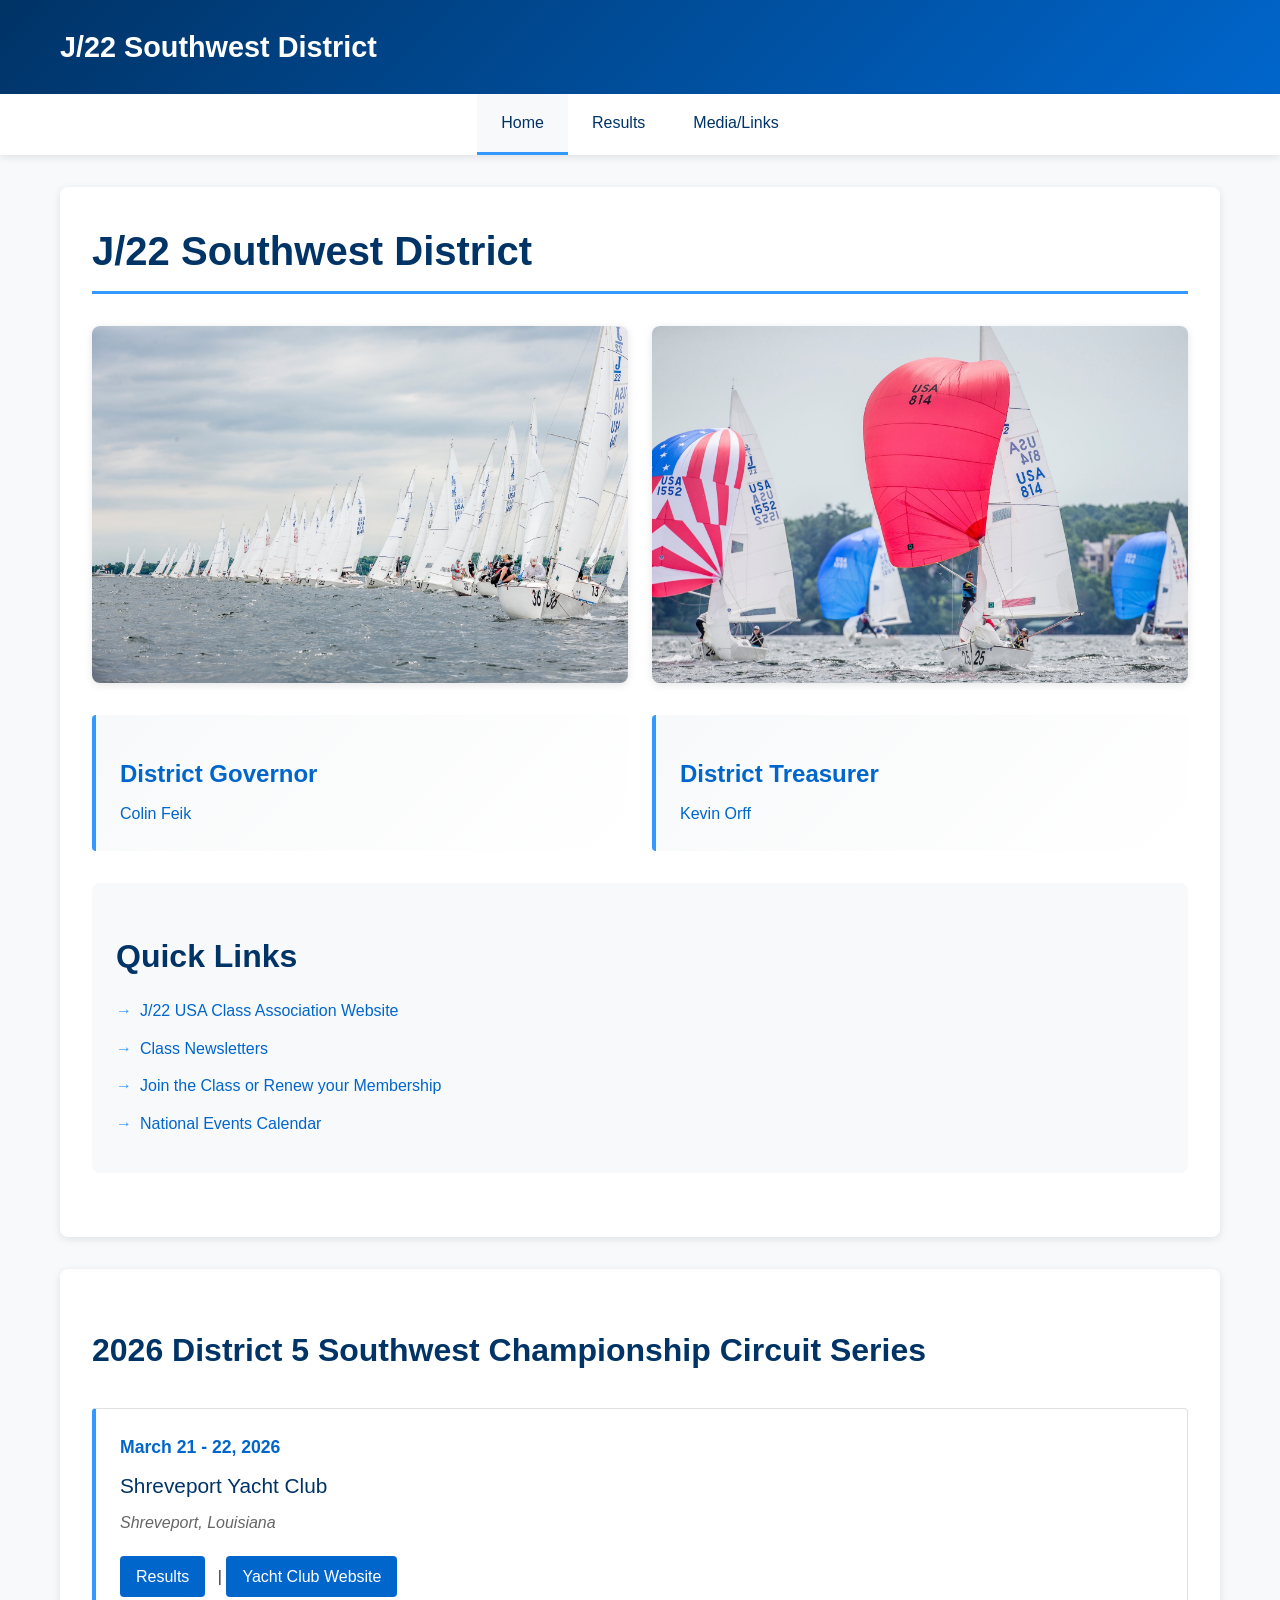
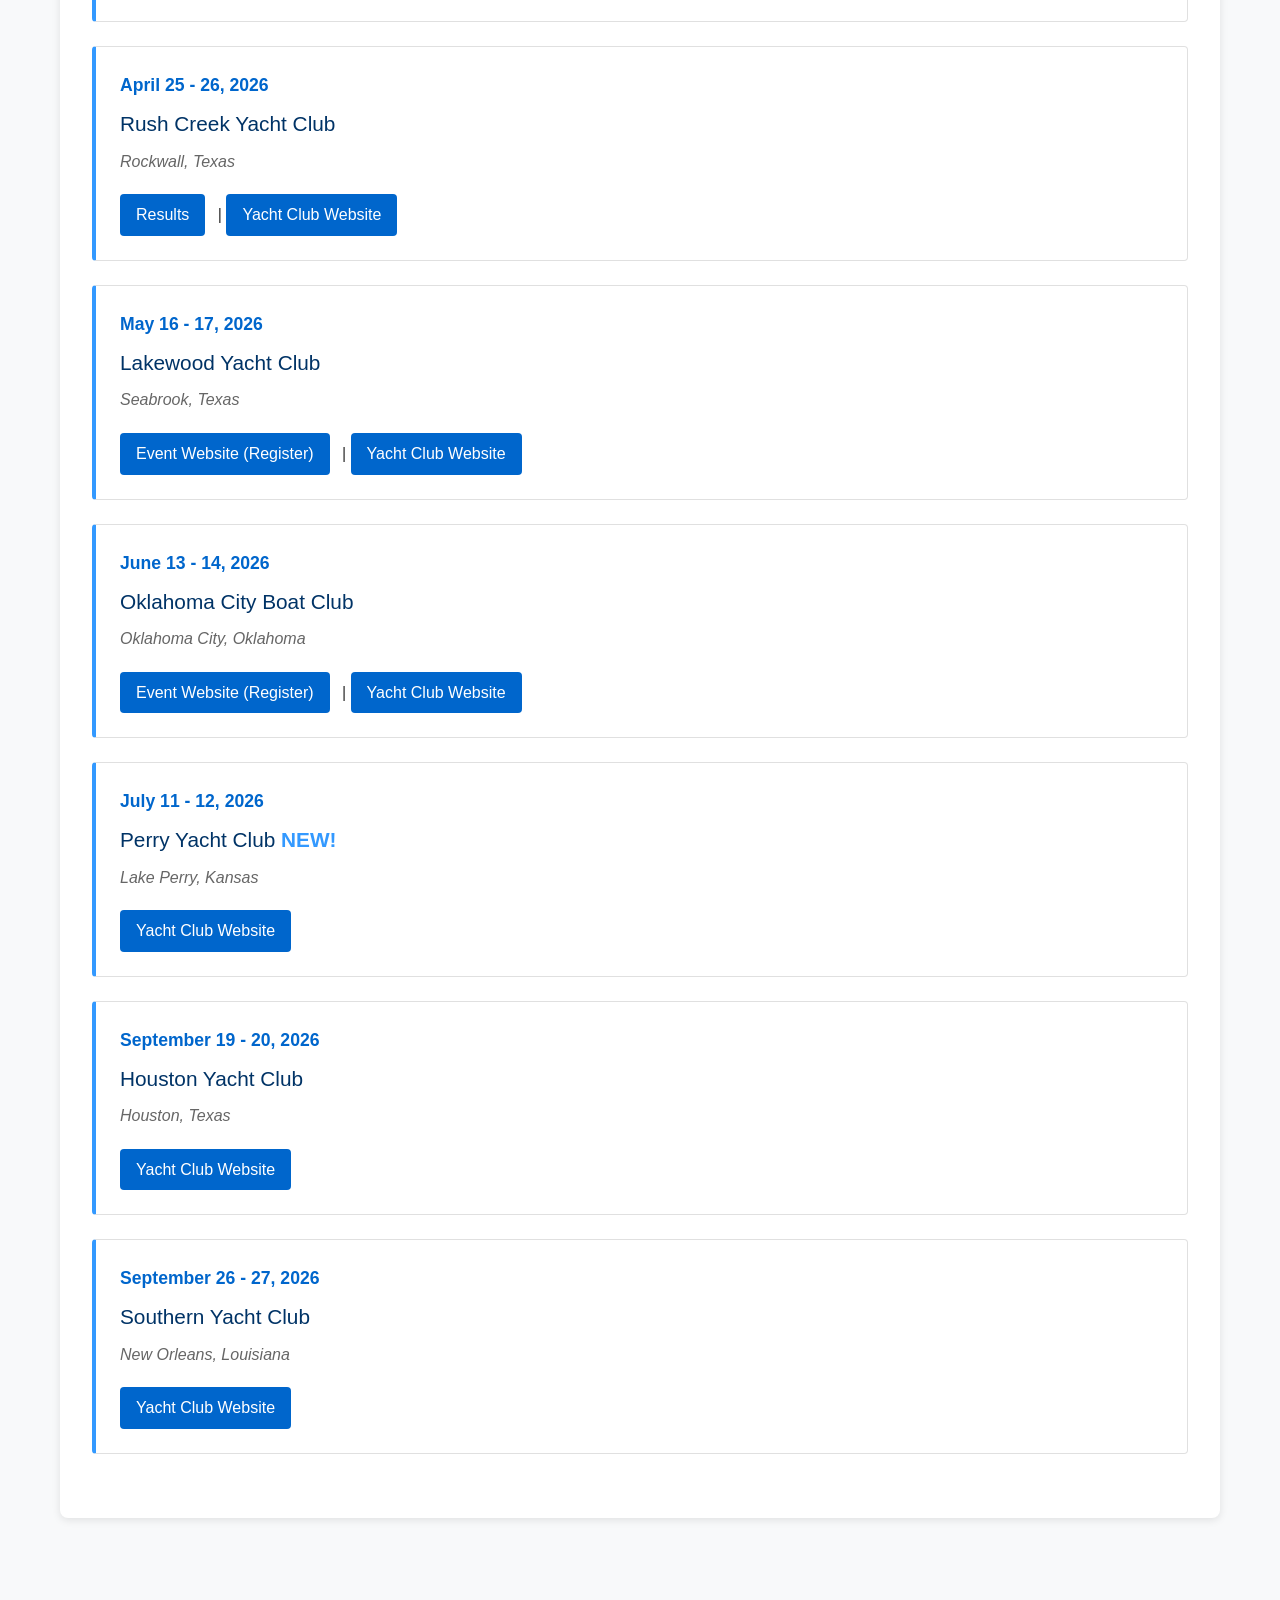
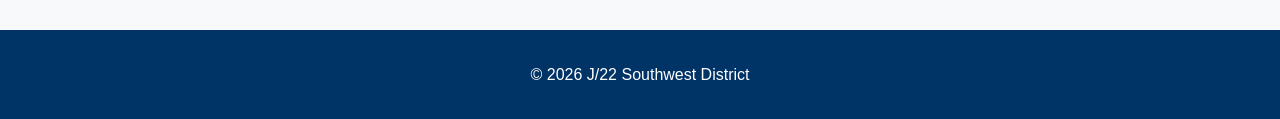
==== commit 93f878c6: "Update index.html Add more event links and historical results links" ====
--- a/website/index.html
+++ b/website/index.html
@@ -67,7 +67,7 @@
                         <div class="event-title">Shreveport Yacht Club</div>
                         <div class="event-location">Shreveport, Louisiana</div>
                         <div class="event-links">
-                            <a href="https://www.regattanetwork.com/event/30847" target="_blank" rel="noopener">Event Website (Register)</a> |
+                            <a href="https://www.regattanetwork.com/clubmgmt/applet_registrant_list.php?regatta_id=30847&custom_report_id=55&fleet_filter=J/22" target="_blank" rel="noopener">Results</a> |
                             <a href="http://www.shreveportyachtclub.com/" target="_blank" rel="noopener">Yacht Club Website</a>
                         </div>
                     </div>
@@ -77,7 +77,8 @@
                         <div class="event-title">Rush Creek Yacht Club</div>
                         <div class="event-location">Rockwall, Texas</div>
                         <div class="event-links">
-                            <a href="http://www.rcyc.org/" target="_blank" rel="noopener">Yacht Club Website</a>
+                            <a href="https://www.rcyc.org/regatta/D2xZb91v46/results" target="_blank" rel="noopener">Results</a> |
+                            <a href="http://www.rcyc.org/" target="_blank" rel="noopener">Yacht Club Website</a> 
                         </div>
                     </div>
 
@@ -86,6 +87,7 @@
                         <div class="event-title">Lakewood Yacht Club</div>
                         <div class="event-location">Seabrook, Texas</div>
                         <div class="event-links">
+                            <a href="https://theclubspot.com/regatta/7RxmhqAXaq/" target="_blank" rel="noopener">Event Website (Register)</a> |
                             <a href="http://www.lakewoodyachtclub.com/" target="_blank" rel="noopener">Yacht Club Website</a>
                         </div>
                     </div>
@@ -95,6 +97,7 @@
                         <div class="event-title">Oklahoma City Boat Club</div>
                         <div class="event-location">Oklahoma City, Oklahoma</div>
                         <div class="event-links">
+                            <a href="https://www.regattanetwork.com/event/31304" target="_blank" rel="noopener">Event Website (Register)</a> |
                             <a href="https://okcboatclub.com/" target="_blank" rel="noopener">Yacht Club Website</a>
                         </div>
                     </div>
